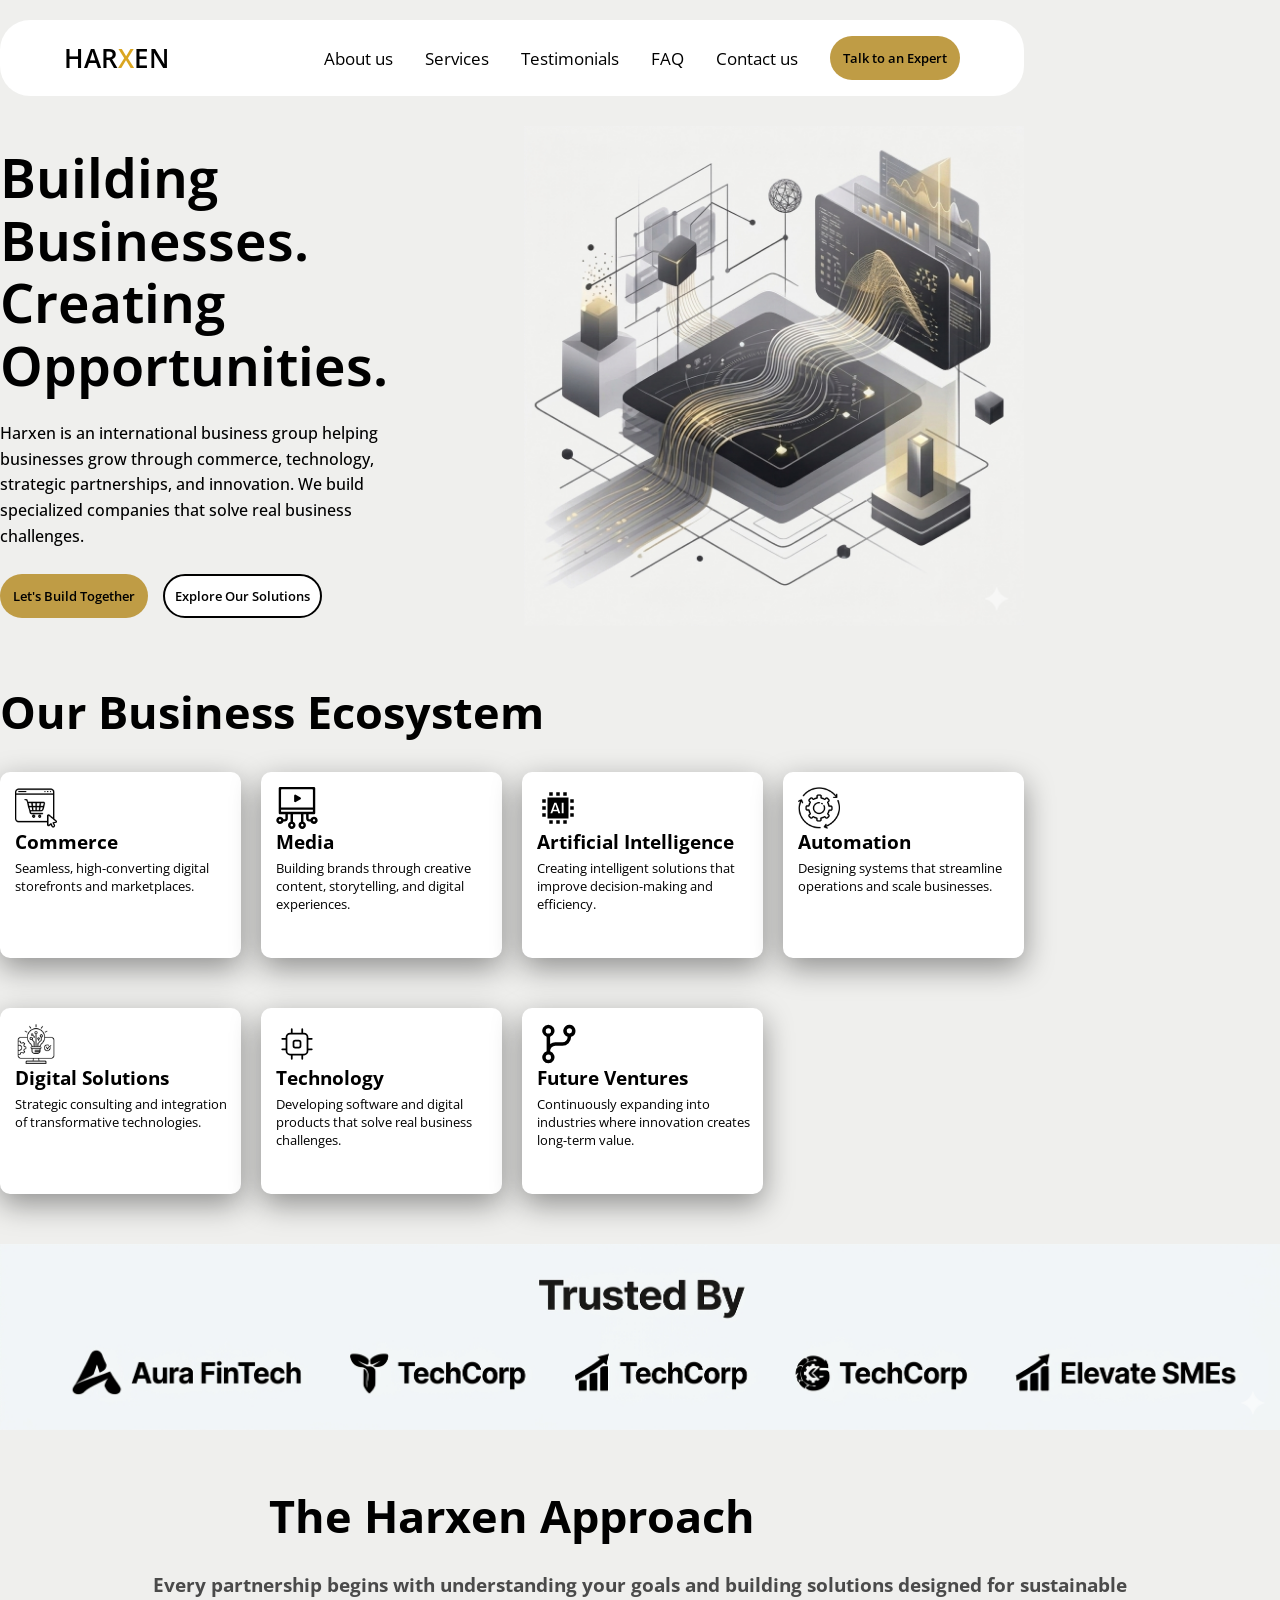
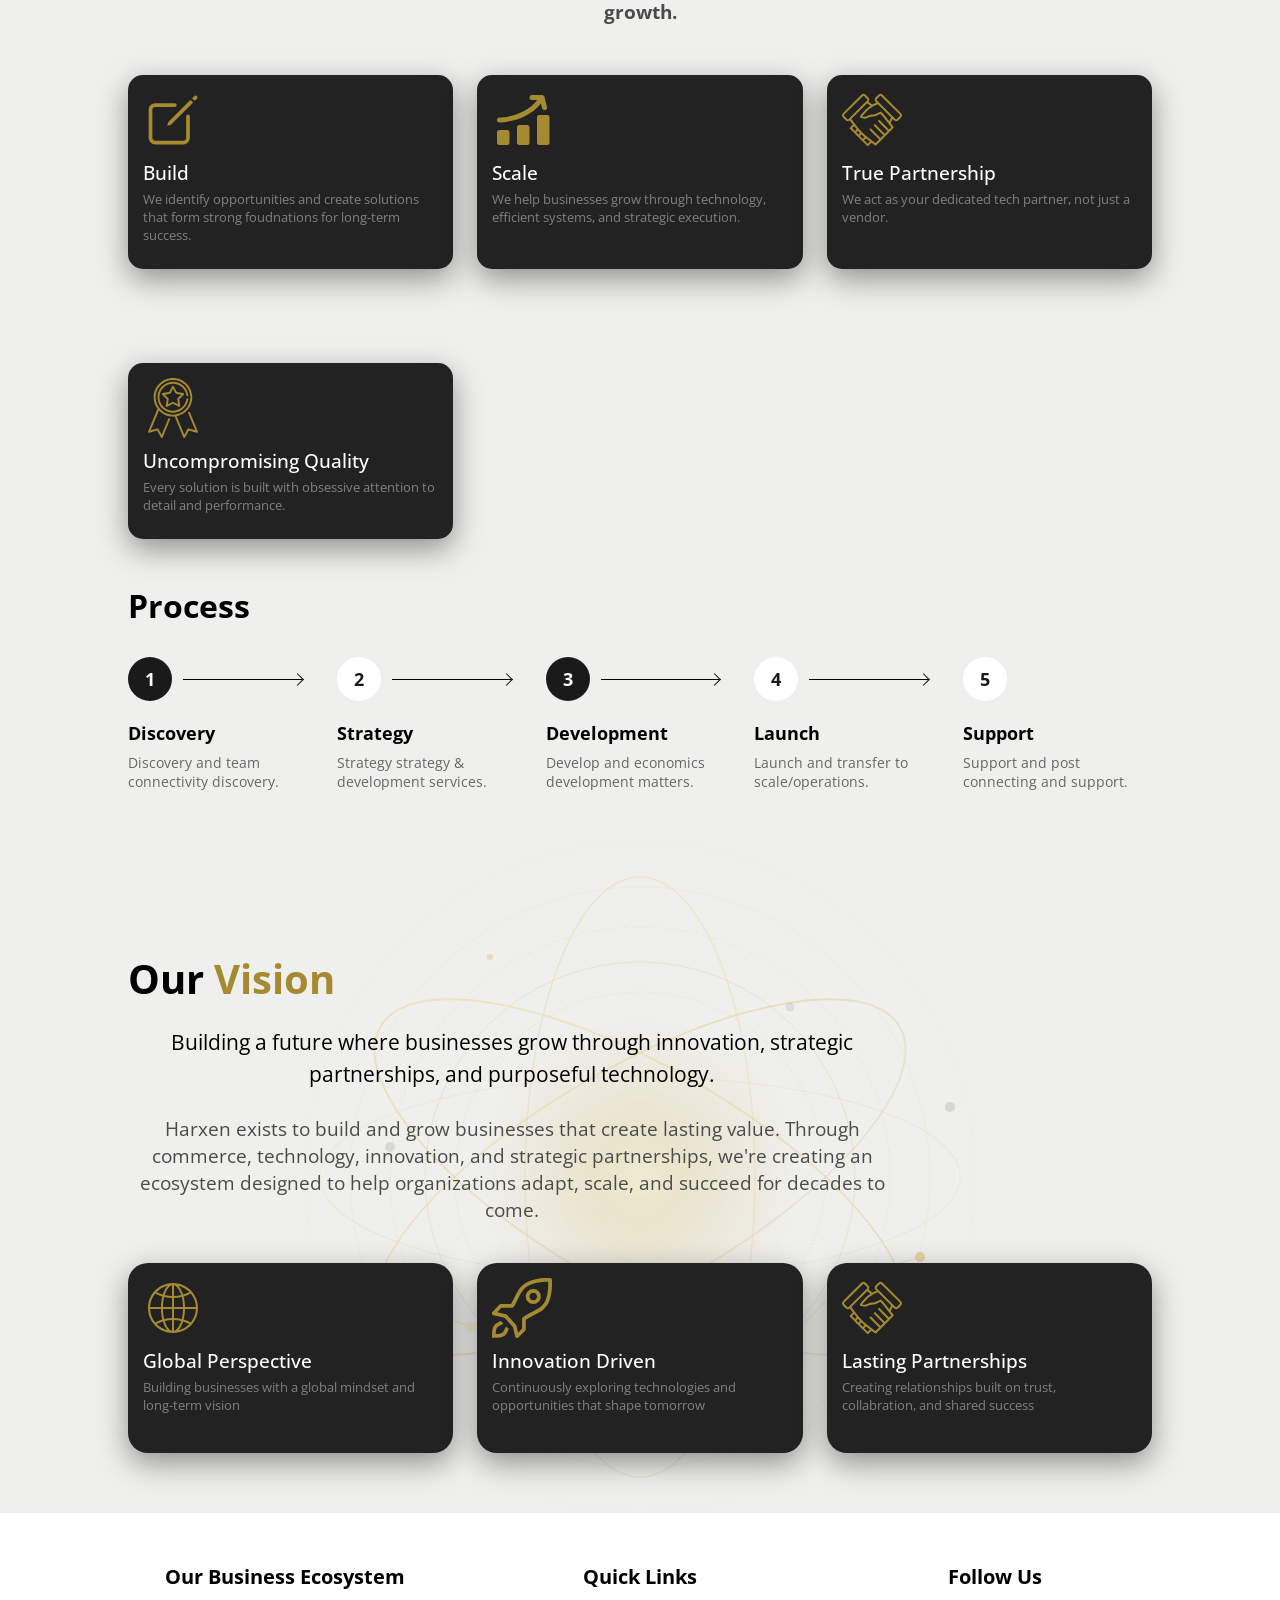
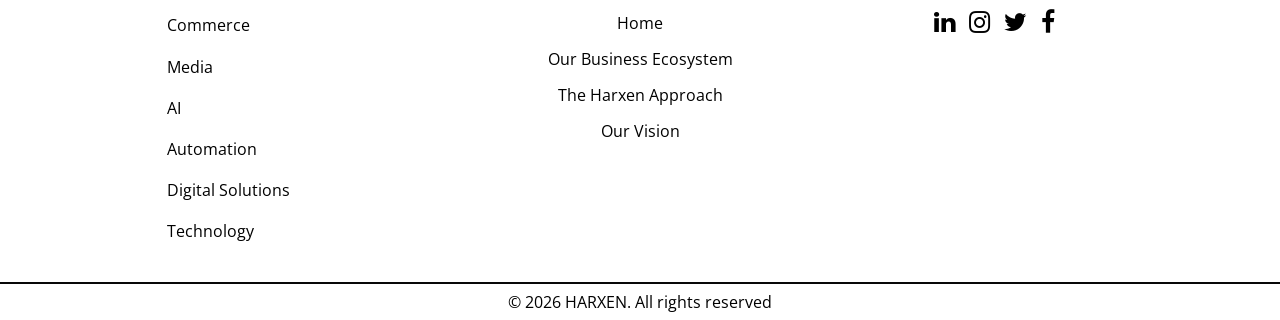
==== index.html @ 717507bc "Initial commit" ====
<!DOCTYPE html>
<html lang="en">

<head>
    <meta charset="UTF-8">
    <meta name="viewport" content="width=device-width, initial-scale=1.0">
    <title>HARXEN</title>
    <link rel="stylesheet" href="style.css">
    <link rel="stylesheet" href="https://cdnjs.cloudflare.com/ajax/libs/font-awesome/4.7.0/css/font-awesome.min.css" />
</head>

<body>
    <header>

        <nav>
            <div class="logo">
                <a href="" class="logo-link">
                    HAR<span class="x">X</span>EN
                </a>
            </div>

            <div class="names" id="nav-menu">
                <ul class="links">
                    <li><a href="#about">About us</a></li>
                    <li><a href="#services">Services</a></li>
                    <li><a href="#testimonials">Testimonials</a></li>
                    <li><a href="#home">FAQ</a></li>
                    <li><a href="#contact">Contact us</a></li>
                </ul>

            </div>

            <button class="btn">Talk to an Expert</button>
            <button class="menu-toggle" id="mobile-toggle" aria-label="Toggle Navigation">
                <i class="fa fa-bars"></i>
            </button>
        </nav>

    </header>

    <div class="hero">
        <div class="hero-content" >
            <div class="content-1">Building Businesses. Creating Opportunities.</div>
            <div class="content-2">Harxen is an international business group helping businesses grow through commerce,
                technology, strategic partnerships, and innovation. We build specialized companies that solve real
                business challenges.</div>
                <div class="hero-buttons">
            <button class="btn"> Let's Build Together</button>
            <button class="btn-2"> Explore Our Solutions</button>
            </div>
        </div>

        <div class="hero-image">
            <img src="assets/image.png" alt="">
        </div>
    </div>
    <div class="services">
        <h2>Our Business Ecosystem</h2>
    </div>

    <div class="section-3">
        <div class="section-3-child"><img src="assets/e-commerce.png" alt="">
            <h3>Commerce</h3>
            <p>Seamless, high-converting digital storefronts and marketplaces. </p>
        </div>
        <div class="section-3-child">
            <img src="assets/media.svg" alt="">
            <h3>Media</h3>
            <p>Building brands through creative content, storytelling, and digital experiences.</p>
        </div>
        <div class="section-3-child"><img src="assets/ai.svg" alt="">
            <h3>Artificial Intelligence</h3>
            <p>Creating intelligent solutions that improve decision-making and efficiency. </p>
        </div>
        <div class="section-3-child"><img src="assets/ai-automation.png" alt="">
            <h3>Automation</h3>
            <p> Designing systems that streamline operations and scale businesses.</p>
        </div>

        <div class="section-3-child"><img src="assets/solutions.png" alt="">
            <h3> Digital Solutions</h3>
            <p> Strategic consulting and integration of transformative technologies.
            </p>
        </div>
        <div class="section-3-child"><img src="assets/technology.svg" alt="">
            <h3>Technology</h3>
            <p>Developing software and digital products that solve real business challenges.</p>
        </div>
        <div class="section-3-child"><img src="assets/future-ventures.svg" alt="">
            <h3>Future Ventures</h3>
            <p>Continuously expanding into industries where innovation creates long-term value.</p>
        </div>





    </div>
    <div class="section-2">
        <img src="assets/trusted.png" alt="">
    </div>


    <div class="section-4-header">

        <h2>The Harxen Approach</h2>
        <p>Every partnership begins with understanding your goals and building solutions designed for sustainable
            growth.</p>
    </div>
    <div class="section-4">
        <div class="section-4-child">
            <svg viewBox="0 0 512 512" xmlns="http://www.w3.org/2000/svg" fill="#a58a31" stroke="#a58a31">

                <g id="SVGRepo_bgCarrier" stroke-width="0" />

                <g id="SVGRepo_tracerCarrier" stroke-linecap="round" stroke-linejoin="round" />

                <g id="SVGRepo_iconCarrier">

                    <title>ionicons-v5-n</title>

                    <path d="M384,224V408a40,40,0,0,1-40,40H104a40,40,0,0,1-40-40V168a40,40,0,0,1,40-40H271.48"
                        style="fill:none;stroke:#a58a31;stroke-linecap:round;stroke-linejoin:round;stroke-width:32px" />

                    <path
                        d="M459.94,53.25a16.06,16.06,0,0,0-23.22-.56L424.35,65a8,8,0,0,0,0,11.31l11.34,11.32a8,8,0,0,0,11.34,0l12.06-12C465.19,69.54,465.76,59.62,459.94,53.25Z" />

                    <path
                        d="M399.34,90,218.82,270.2a9,9,0,0,0-2.31,3.93L208.16,299a3.91,3.91,0,0,0,4.86,4.86l24.85-8.35a9,9,0,0,0,3.93-2.31L422,112.66A9,9,0,0,0,422,100L412.05,90A9,9,0,0,0,399.34,90Z" />

                </g>

            </svg>
            <h3>Build</h3>
            <p>We identify opportunities and create solutions that form strong foudnations for long-term success.
            </p>
        </div>
        <div class="section-4-child">
            <svg viewBox="0 0 24 24" xmlns="http://www.w3.org/2000/svg" id="chart-column-grow" class="icon glyph">
                <path
                    d="M7,17v4a1,1,0,0,1-1,1H3a1,1,0,0,1-1-1V17a1,1,0,0,1,1-1H6A1,1,0,0,1,7,17Zm7-3H11a1,1,0,0,0-1,1v6a1,1,0,0,0,1,1h3a1,1,0,0,0,1-1V15A1,1,0,0,0,14,14Zm8-4H19a1,1,0,0,0-1,1V21a1,1,0,0,0,1,1h3a1,1,0,0,0,1-1V11A1,1,0,0,0,22,10ZM20,7.24A1,1,0,1,0,22,6.76l-1-4h0l0-.09a1.34,1.34,0,0,0-.12-.24l-.08-.08a1,1,0,0,0-.19-.17s0,0,0,0l-.07,0A.9.9,0,0,0,20.2,2l-.14,0H16a1,1,0,0,0,0,2h2.13C13.8,9.69,5.9,11,3,11a1,1,0,0,0,0,2c3.16,0,11.71-1.44,16.57-7.61Z"
                    style="fill:#a58a31"></path>
            </svg>
            <h3>Scale</h3>
            <p>We help businesses grow through technology, efficient systems, and strategic execution.</p>
        </div>
        <div class="section-4-child">
            <svg fill="#a58a31" version="1.1" id="Layer_1" xmlns="http://www.w3.org/2000/svg"
                xmlns:xlink="http://www.w3.org/1999/xlink" viewBox="0 0 207.586 207.586" xml:space="preserve">
                <g>
                    <g>
                        <path d="M204.539,80.265l-63.92-63.92c-4.051-4.055-10.654-4.048-14.716,0.014l-9.838,9.837c-1.973,1.975-3.061,4.591-3.061,7.37
			c-0.002,2.772,1.081,5.381,3.047,7.346l2.879,2.879c-3.473,1.371-8.345,3.524-13.851,6.588
			c-5.695-4.339-10.328-7.778-13.208-9.893c3.663-4.075,3.565-10.361-0.363-14.289l-9.838-9.84
			c-4.066-4.055-10.667-4.059-14.715-0.011l-63.92,63.92C-1.018,84.317-1.011,90.92,3.05,94.982l9.838,9.84
			c2.034,2.029,4.703,3.047,7.372,3.047c2.479,0,4.938-0.916,6.901-2.676c2.288,3.148,6.044,8.257,10.514,14.138l-10.052,10.05
			c-0.651,0.651-1.018,1.534-1.018,2.457c0,0.923,0.367,1.805,1.018,2.457l12.286,12.286l-0.001,0.001l4.913,4.913l0.001-0.001
			l7.371,7.371l4.913,4.913l9.829,9.829l-0.001,0.001l4.915,4.913l14.74,14.74c0.679,0.679,1.568,1.018,2.457,1.018
			s1.778-0.339,2.457-1.018l10.742-10.74c6.532,4.877,11.295,8.287,11.809,8.653c0.607,0.434,1.315,0.648,2.017,0.648
			c0.896,0,1.787-0.346,2.458-1.018l46.676-46.676c0.001-0.001,0.003-0.002,0.005-0.003c0.002-0.002,0.002-0.003,0.003-0.005
			l12.282-12.282c1.201-1.201,1.357-3.094,0.371-4.476c-0.391-0.548-4.228-5.904-9.618-13.095l7.033-14.126l4.69,4.69
			c2.024,2.026,4.684,3.037,7.346,3.037c2.667,0,5.337-1.018,7.37-3.05l9.838-9.837c1.973-1.975,3.061-4.591,3.061-7.37
			C207.588,84.839,206.506,82.23,204.539,80.265z M22.687,99.919c-1.36,1.37-3.51,1.36-4.887-0.014l-9.837-9.837
			c-1.352-1.354-1.359-3.546-0.015-4.889l63.92-63.92c0,0,0,0,0.002,0c0.679-0.682,1.554-1.021,2.429-1.021
			c0.882,0,1.768,0.346,2.458,1.035l9.837,9.837c1.352,1.354,1.359,3.546,0.015,4.889L22.687,99.919z M34.993,131.838l6.949-6.947
			c2.807,3.619,5.755,7.337,8.709,10.946l-5.829,5.83L34.993,131.838z M57.105,153.951l-7.371-7.372l5.381-5.382
			c2.408,2.827,4.747,5.459,6.949,7.795L57.105,153.951z M71.847,168.691l-9.827-9.827l4.959-4.959
			c3.055,2.881,6.64,6.006,10.461,9.191L71.847,168.691z M89.045,185.89l-12.284-12.284l6.08-6.083
			c4.671,3.762,9.426,7.45,13.799,10.773L89.045,185.89z M170.489,129.015l-7.738,7.737l-31.938-31.941
			c-1.357-1.357-3.556-1.357-4.913,0s-1.357,3.556,0,4.913l31.938,31.941l-9.827,9.827l-31.939-31.939
			c-1.357-1.357-3.556-1.357-4.913,0c-1.357,1.357-1.357,3.556,0,4.913l31.939,31.939l-9.827,9.827l-31.94-31.94
			c-1.357-1.357-3.556-1.357-4.913,0s-1.357,3.556,0,4.913l31.94,31.94l-12.65,12.65c-8.02-5.823-34.171-25.072-46.316-37.216
			c-6.94-6.942-16.197-18.454-23.949-28.547c-0.164-0.332-0.345-0.659-0.621-0.935c-0.057-0.057-0.132-0.075-0.191-0.127
			c-5.454-7.127-10.081-13.434-12.458-16.706l54.772-54.775c2.413,1.767,6.537,4.815,11.714,8.738
			c-5.524,3.558-11.313,7.95-16.7,13.338c-8.317,8.313-13.805,14.394-16.779,18.584c-1.462,2.06-4.885,6.885-1.615,10.149
			c0.763,0.763,2.185,2.185,15.744,3.461c0.108,0.01,0.217,0.014,0.326,0.014c0.509,0,1.015-0.112,1.478-0.329
			c7.227-3.393,20.605-8.537,25.625-7.984c7.971,0.895,19.772-5.713,26.161-9.317c0.125,0.187,0.206,0.394,0.371,0.559
			C145.411,94.843,164.665,120.997,170.489,129.015z M163.566,108.084c-8.019-10.483-17.874-22.787-25.383-30.296
			c-0.434-0.434-0.964-0.678-1.515-0.835c-0.068-0.239-0.093-0.485-0.216-0.713c-0.909-1.69-3.017-2.324-4.706-1.415
			c-0.572,0.309-1.308,0.723-2.173,1.211c-4.864,2.752-16.255,9.165-22.043,8.52c-7.928-0.913-24.186,6.219-28.497,8.191
			c-3.252-0.333-6.847-0.818-9.099-1.262c1.464-2.368,5.561-7.631,16.939-19.008c14.104-14.104,31.676-21.212,37.457-23.289
			l45.771,45.771L163.566,108.084z M199.611,90.068l-9.837,9.837c-1.354,1.354-3.546,1.354-4.889,0.014l-56.877-56.877
			c-0.066-0.083-0.146-0.142-0.218-0.218l-6.825-6.825c-0.653-0.651-1.011-1.517-1.011-2.433c0-0.923,0.365-1.795,1.026-2.457
			l9.837-9.837c0.679-0.679,1.569-1.018,2.457-1.018c0.882,0,1.763,0.336,2.433,1.004l63.92,63.92
			c0.653,0.651,1.011,1.517,1.011,2.433C200.637,88.534,200.273,89.406,199.611,90.068z" />
                    </g>
                </g>
            </svg>
            <h3>True Partnership</h3>
            <p> We act as your dedicated tech partner,
                not just a vendor.</p>
        </div>

        <div class="section-4-child">

            <svg fill="#a58a31" height="40px" version="1.1" xmlns="http://www.w3.org/2000/svg" viewBox="0 0 470 470"
                xmlns:xlink="http://www.w3.org/1999/xlink" enable-background="new 0 0 470 470">
                <g>
                    <path
                        d="m429.591,418.378l-62.223-150.218c-1.585-3.826-5.972-5.645-9.799-4.059s-5.645,5.973-4.059,9.799l56.251,135.801-51.309-14.867c-3.368-0.977-6.965,0.513-8.656,3.586l-25.769,46.793-60.357-145.716c69.663-13.434 122.447-74.853 122.447-148.378 0.001-83.327-67.79-151.119-151.117-151.119s-151.119,67.792-151.119,151.119c0,33.751 11.124,64.951 29.896,90.133l-73.368,177.126c-1.103,2.664-0.582,5.724 1.341,7.872 1.922,2.148 4.907,3.004 7.676,2.202l60.533-17.541 30.4,55.207c1.324,2.403 3.847,3.882 6.568,3.882 0.138,0 0.277-0.004 0.416-0.011 2.879-0.16 5.411-1.955 6.515-4.619l58.136-140.353c1.585-3.827-0.232-8.214-4.059-9.799-3.827-1.585-8.214,0.232-9.799,4.059l-52.165,125.936-25.767-46.793c-1.692-3.073-5.291-4.563-8.657-3.586l-51.308,14.867 64.397-155.469c27.598,29.52 66.86,48.005 110.364,48.005 4.491,0 8.933-0.209 13.325-0.594l67.818,163.727c1.103,2.664 3.636,4.459 6.514,4.618 0.14,0.008 0.278,0.012 0.417,0.012 2.721,0 5.244-1.479 6.567-3.882l30.401-55.207 60.533,17.541c2.771,0.803 5.753-0.054 7.676-2.202 1.923-2.148 2.443-5.208 1.34-7.872zm-330.71-267.259c2.84217e-14-75.056 61.063-136.119 136.119-136.119 75.056,0 136.118,61.063 136.118,136.119s-61.062,136.118-136.118,136.118c-75.056,0-136.119-61.062-136.119-136.118z" />
                    <path
                        d="m321.659,122.961c-0.863-2.658-3.135-4.616-5.892-5.079l-50.467-8.469-23.649-45.379c-1.292-2.479-3.855-4.034-6.651-4.034-2.795,0-5.359,1.555-6.651,4.034l-23.65,45.379-50.466,8.469c-2.757,0.462-5.028,2.42-5.892,5.079-0.864,2.659-0.178,5.577 1.781,7.572l35.85,36.515-7.54,50.614c-0.412,2.765 0.748,5.529 3.01,7.173 2.26,1.642 5.249,1.891 7.751,0.646l45.807-22.812 45.806,22.812c1.059,0.527 2.203,0.787 3.343,0.787 1.557,0 3.104-0.484 4.409-1.432 2.262-1.644 3.422-4.408 3.01-7.173l-7.539-50.614 35.85-36.516c1.958-1.995 2.644-4.913 1.78-7.572zm-50.951,36.244c-1.648,1.679-2.413,4.033-2.066,6.359l5.97,40.074-36.268-18.061c-1.054-0.524-2.198-0.787-3.344-0.787-1.145,0-2.291,0.262-3.343,0.787l-36.268,18.061 5.97-40.074c0.347-2.326-0.418-4.681-2.066-6.359l-28.385-28.912 39.957-6.706c2.32-0.389 4.323-1.844 5.41-3.93l18.725-35.929 18.725,35.93c1.088,2.086 3.09,3.541 5.41,3.93l39.958,6.706-28.385,28.911z" />
                    <path
                        d="m348.612,158.684c-4.107-0.549-7.877,2.343-8.42,6.45-6.957,52.507-52.18,92.104-105.192,92.104-58.514,0-106.119-47.604-106.119-106.119s47.605-106.119 106.119-106.119c53.013,0 98.235,39.596 105.192,92.104 0.543,4.107 4.32,7.001 8.42,6.45 4.105-0.544 6.994-4.314 6.449-8.42-7.94-59.936-59.555-105.134-120.061-105.134-66.785,0-121.119,54.333-121.119,121.119s54.334,121.118 121.119,121.118c60.506,0 112.121-45.198 120.062-105.134 0.544-4.105-2.344-7.875-6.45-8.419z" />
                </g>
            </svg>
            <h3>Uncompromising Quality</h3>
            <p>Every solution is built with obsessive
                attention to detail and performance.</p>
        </div>
    </div>

    <section class="process-section">
        <h2 class="process-heading">Process</h2>

        <div class="process-timeline">
            <!-- Step 1 -->
            <div class="process-step active">
                <div class="step-number">1</div>
                <h3 class="step-heading">Discovery</h3>
                <p class="step-description">Discovery and team connectivity discovery.</p>
            </div>

            <!-- Step 2 -->
            <div class="process-step">
                <div class="step-number">2</div>
                <h3 class="step-heading">Strategy</h3>
                <p class="step-description">Strategy strategy & development services.</p>
            </div>

            <!-- Step 3 -->
            <div class="process-step active">
                <div class="step-number">3</div>
                <h3 class="step-heading">Development</h3>
                <p class="step-description">Develop and economics development matters.</p>
            </div>

            <!-- Step 4 -->
            <div class="process-step">
                <div class="step-number">4</div>
                <h3 class="step-heading">Launch</h3>
                <p class="step-description">Launch and transfer to scale/operations.</p>
            </div>

            <!-- Step 5 -->
            <div class="process-step last-step">
                <div class="step-number">5</div>
                <h3 class="step-heading">Support</h3>
                <p class="step-description">Support and post connecting and support.</p>
            </div>
        </div>
    </section>
    <section class="our-vision">
        <svg xmlns="http://www.w3.org/2000/svg" viewBox="0 0 800 800" width="100%" height="100%">
            <defs>
                <!-- Soft golden radial glow for the core -->
                <radialGradient id="coreGlow" cx="50%" cy="50%" r="50%">
                    <stop offset="0%" stop-color="#F3E5AB" stop-opacity="0.6" />
                    <stop offset="40%" stop-color="#D4AF37" stop-opacity="0.25" />
                    <stop offset="100%" stop-color="#D4AF37" stop-opacity="0" />
                </radialGradient>

                <!-- Linear gradient for the orbits to simulate depth/light -->
                <linearGradient id="orbitGold" x1="0%" y1="0%" x2="100%" y2="100%">
                    <stop offset="0%" stop-color="#F5E0A3" stop-opacity="0.8" />
                    <stop offset="50%" stop-color="#D4AF37" stop-opacity="0.4" />
                    <stop offset="100%" stop-color="#AA7C11" stop-opacity="0.15" />
                </linearGradient>
            </defs>

            <!-- Background Canvas -->
            <rect width="800" height="800" fill="none" />

            <g transform="translate(400, 400)">
                <!-- 1. Central Glowing Core Sphere -->
                <circle cx="0" cy="0" r="160" fill="url(#coreGlow)" />

                <!-- 2. Concentric Wave Rings (fading outwards) -->
                <circle cx="0" cy="0" r="185" fill="none" stroke="#D4AF37" stroke-width="1.2" stroke-dasharray="1 3"
                    opacity="0.4" />
                <circle cx="0" cy="0" r="215" fill="none" stroke="#D4AF37" stroke-width="1" opacity="0.3" />
                <circle cx="0" cy="0" r="250" fill="none" stroke="#D4AF37" stroke-width="0.8" stroke-dasharray="6 4"
                    opacity="0.2" />
                <circle cx="0" cy="0" r="290" fill="none" stroke="#D4AF37" stroke-width="0.8" opacity="0.15" />
                <circle cx="0" cy="0" r="335" fill="none" stroke="#D4AF37" stroke-width="0.5" opacity="0.1" />

                <!-- 3. Primary Diagonal Orbits (Ellipses) -->
                <!-- Orbit 1 (Tilted Left) -->
                <ellipse cx="0" cy="0" rx="300" ry="110" fill="none" stroke="url(#orbitGold)" stroke-width="1.8"
                    transform="rotate(-30)" />
                <!-- Orbit 2 (Tilted Right) -->
                <ellipse cx="0" cy="0" rx="300" ry="110" fill="none" stroke="url(#orbitGold)" stroke-width="1.8"
                    transform="rotate(30)" />
                <!-- Orbit 3 (Vertical Axis) -->
                <ellipse cx="0" cy="0" rx="300" ry="115" fill="none" stroke="url(#orbitGold)" stroke-width="1.5"
                    transform="rotate(90)" opacity="0.7" />
                <!-- Orbit 4 (Horizontal Axis) -->
                <ellipse cx="0" cy="0" rx="320" ry="100" fill="none" stroke="url(#orbitGold)" stroke-width="1.2"
                    opacity="0.5" />

                <!-- 4. Constellation Nodes (Connected Dots) -->
                <g opacity="0.7">
                    <!-- Left-side network nodes -->
                    <line x1="-240" y1="120" x2="-170" y2="150" stroke="#D4AF37" stroke-width="1" opacity="0.4" />
                    <line x1="-170" y1="150" x2="-100" y2="110" stroke="#D4AF37" stroke-width="1" opacity="0.4" />
                    <circle cx="-240" cy="120" r="4" fill="#D4AF37" />
                    <circle cx="-170" cy="150" r="5" fill="#F5E0A3" />
                    <circle cx="-100" cy="110" r="6" fill="#888" opacity="0.6" />
                    <circle cx="-250" cy="-30" r="5" fill="#888" opacity="0.5" />

                    <!-- Right-side network nodes -->
                    <line x1="150" y1="160" x2="210" y2="100" stroke="#D4AF37" stroke-width="1" opacity="0.5" />
                    <line x1="210" y1="100" x2="280" y2="80" stroke="#D4AF37" stroke-width="1" opacity="0.5" />
                    <circle cx="150" cy="160" r="6" fill="#888" opacity="0.7" />
                    <circle cx="210" cy="100" r="4.5" fill="#F5E0A3" />
                    <circle cx="280" cy="80" r="5" fill="#D4AF37" />
                </g>

                <!-- 5. Scattered Floating Particles / Electrons -->
                <circle cx="310" cy="-70" r="5" fill="#888" opacity="0.4" />
                <circle cx="150" cy="-170" r="4.5" fill="#888" opacity="0.3" />
                <circle cx="-150" cy="-220" r="3" fill="#D4AF37" opacity="0.5" />
            </g>
        </svg>

        <div class="section-5-header">
            <h2>Our<span style="color: #a58a31;"> Vision</span></h2>
            <p>Building a future where businesses grow through innovation, strategic partnerships, and purposeful
                technology.</p>
            <p>Harxen exists to build and grow businesses that create lasting value. Through commerce, technology,
                innovation, and strategic partnerships, we're creating an ecosystem designed to help organizations
                adapt,
                scale, and succeed for decades to come.</p>
        </div>
        <div class="section-5">

            <div class="section-5-child">
                <svg viewBox="0 0 32 32" version="1.1" xmlns="http://www.w3.org/2000/svg"
                    xmlns:xlink="http://www.w3.org/1999/xlink" fill="#000000">

                    <g id="SVGRepo_bgCarrier" stroke-width="0" />

                    <g id="SVGRepo_tracerCarrier" stroke-linecap="round" stroke-linejoin="round" />

                    <g id="SVGRepo_iconCarrier">
                        <g id="icomoon-ignore"> </g>
                        <path
                            d="M16 2.672c-0.004 0-0.007 0-0.011 0-0.002 0-0.003 0-0.005 0-0.005 0-0.010 0.001-0.016 0.001-7.347 0.017-13.296 5.977-13.296 13.327 0 7.348 5.949 13.309 13.296 13.327 0.005 0 0.010 0.001 0.016 0.001 0.002 0 0.004 0 0.005 0 0.004 0 0.008 0 0.011 0 7.36 0 13.328-5.968 13.328-13.328s-5.968-13.328-13.328-13.328zM16.533 10.648c1.413-0.039 2.788-0.225 4.112-0.548 0.399 1.571 0.647 3.382 0.686 5.367h-4.798v-4.819zM16.533 9.582v-5.759c1.437 0.398 2.893 2.314 3.821 5.252-1.231 0.297-2.509 0.47-3.821 0.507zM15.467 3.81v5.772c-1.323-0.037-2.611-0.213-3.852-0.515 0.936-2.956 2.405-4.879 3.852-5.256zM15.467 10.647v4.82h-4.831c0.039-1.988 0.287-3.801 0.687-5.373 1.334 0.326 2.72 0.515 4.144 0.553zM9.563 15.467h-5.811c0.118-2.741 1.139-5.252 2.773-7.241 1.187 0.654 2.446 1.189 3.766 1.589-0.431 1.7-0.689 3.617-0.728 5.652zM9.563 16.533c0.039 2.034 0.297 3.951 0.728 5.651-1.319 0.401-2.579 0.936-3.766 1.59-1.635-1.989-2.656-4.5-2.773-7.241h5.811zM10.636 16.533h4.831v4.814c-1.424 0.038-2.81 0.228-4.145 0.555-0.399-1.571-0.647-3.383-0.686-5.369zM15.467 22.412v5.778c-1.448-0.378-2.919-2.303-3.854-5.263 1.241-0.302 2.53-0.478 3.854-0.515zM16.533 28.178v-5.765c1.313 0.038 2.591 0.211 3.822 0.508-0.928 2.941-2.384 4.86-3.822 5.257zM16.533 21.347v-4.814h4.798c-0.039 1.983-0.286 3.791-0.684 5.361-1.325-0.323-2.7-0.51-4.113-0.548zM22.404 16.533h5.845c-0.118 2.741-1.138 5.251-2.773 7.24-1.197-0.658-2.467-1.197-3.797-1.599 0.43-1.698 0.687-3.611 0.726-5.64zM22.404 15.467c-0.039-2.033-0.297-3.946-0.727-5.646 1.33-0.402 2.599-0.94 3.795-1.598 1.636 1.989 2.658 4.501 2.776 7.244h-5.845zM24.738 7.409c-1.061 0.564-2.18 1.031-3.35 1.385-0.623-2.005-1.498-3.642-2.533-4.717 2.27 0.545 4.297 1.719 5.883 3.332zM13.103 4.087c-1.029 1.073-1.9 2.702-2.521 4.697-1.158-0.353-2.268-0.815-3.319-1.375 1.575-1.602 3.587-2.774 5.84-3.322zM7.259 24.587c1.052-0.561 2.163-1.024 3.322-1.377 0.621 1.997 1.492 3.629 2.522 4.702-2.255-0.549-4.268-1.721-5.844-3.326zM18.855 27.922c1.036-1.075 1.911-2.712 2.535-4.721 1.17 0.355 2.29 0.82 3.351 1.387-1.586 1.614-3.614 2.791-5.886 3.334z"
                            fill="#a58a31"> </path>
                    </g>

                </svg>
                <h3>Global Perspective</h3>
                <p>Building businesses with a global mindset and long-term vision</p>
            </div>
            <div class="section-5-child">
                <svg fill="#a58a31" viewBox="0 0 32 32" version="1.1" xmlns="http://www.w3.org/2000/svg">

                    <g id="SVGRepo_bgCarrier" stroke-width="0" />

                    <g id="SVGRepo_tracerCarrier" stroke-linecap="round" stroke-linejoin="round" />

                    <g id="SVGRepo_iconCarrier">
                        <path
                            d="M6.553 27.602c-0.628 1.306-1.025 2.177-4.522 2.304 0.1-3.374 0.744-3.736 2.031-4.378 0.54-0.27 1.213-0.605 1.941-1.164l-1.218-1.555c-0.575 0.442-1.104 0.674-1.615 0.928-2.145 1.070-3.156 2.123-3.156 7.145l0.017 1.022 0.983-0.022c5.301 0 6.292-1.198 7.285-3.26 0.217-0.452 0.338-0.758 0.705-1.367l-1.483-1.347c-0.444 0.607-0.722 1.183-0.968 1.692zM22.030 5.896c-2.212 0-4.011 1.799-4.011 4.010s1.8 4.011 4.011 4.011 4.011-1.8 4.011-4.011c0-2.211-1.8-4.011-4.011-4.011zM22.030 11.909c-1.104 0-2.003-0.899-2.003-2.002s0.898-2.002 2.003-2.002 2.003 0.899 2.003 2.002c-0 1.104-0.898 2.002-2.003 2.002zM31.993 0.916c-0.030-0.499-0.426-0.899-0.925-0.936 0 0-5.596-0.408-10.98 1.603-1.967 0.735-3.586 1.898-5.097 3.661-1.26 1.47-2.512 4.126-3.617 6.332-0.427 0.851-0.835 1.666-1.181 2.288h-5.563c-0.286 0-0.558 0.123-0.748 0.336l-3.666 3.973c-0.234 0.265-0.312 0.633-0.204 0.969s0.385 0.592 0.729 0.67l5.967 1.364c0.407 0.502 1.084 1.253 2.168 2.456l2.261 2.506 1.217 5.148c0.080 0.339 0.331 0.613 0.663 0.72 0.101 0.032 0.206 0.049 0.309 0.049 0.236 0 0.467-0.083 0.651-0.241l3.705-3.686c0.221-0.189 0.349-0.467 0.349-0.759v-5.16c0.498-0.309 1.381-0.786 2.212-1.251 2.264-1.265 5.645-2.841 7.046-4.087 1.974-1.754 2.692-3.040 3.398-4.941 1.678-4.521 1.322-10.751 1.305-11.014zM28.813 11.233c-0.616 1.659-1.174 2.651-2.852 4.142-1.239 1.101-4.629 2.682-6.694 3.837-1.541 0.861-2.464 1.364-2.869 1.695-0.233 0.189-0.368 0.474-0.368 0.774v5.227l-2.11 2.319-0.899-3.8c-0.039-0.163-0.118-0.314-0.231-0.439-1.839-2.038-4.617-5.119-4.83-5.364-0.139-0.169-0.332-0.289-0.549-0.339l-4.581-1.048 2.247-2.375h5.689c0.348 0 0.671-0.181 0.852-0.476 0.44-0.716 0.95-1.736 1.542-2.915 1.002-1.998 2.248-4.642 3.348-5.926 1.3-1.516 2.619-2.469 4.278-3.089 3.691-1.379 7.499-1.524 9.24-1.511 0.032 1.844-0.037 6.119-1.214 9.289z" />
                    </g>

                </svg>

                <h3>Innovation Driven</h3>
                <p>Continuously exploring technologies and opportunities that shape tomorrow</p>
            </div>
            <div class="section-5-child">
                <svg fill="#a58a31" version="1.1" id="Layer_1" xmlns="http://www.w3.org/2000/svg"
                    xmlns:xlink="http://www.w3.org/1999/xlink" viewBox="0 0 207.586 207.586" xml:space="preserve">
                    <g>
                        <g>
                            <path d="M204.539,80.265l-63.92-63.92c-4.051-4.055-10.654-4.048-14.716,0.014l-9.838,9.837c-1.973,1.975-3.061,4.591-3.061,7.37
			c-0.002,2.772,1.081,5.381,3.047,7.346l2.879,2.879c-3.473,1.371-8.345,3.524-13.851,6.588
			c-5.695-4.339-10.328-7.778-13.208-9.893c3.663-4.075,3.565-10.361-0.363-14.289l-9.838-9.84
			c-4.066-4.055-10.667-4.059-14.715-0.011l-63.92,63.92C-1.018,84.317-1.011,90.92,3.05,94.982l9.838,9.84
			c2.034,2.029,4.703,3.047,7.372,3.047c2.479,0,4.938-0.916,6.901-2.676c2.288,3.148,6.044,8.257,10.514,14.138l-10.052,10.05
			c-0.651,0.651-1.018,1.534-1.018,2.457c0,0.923,0.367,1.805,1.018,2.457l12.286,12.286l-0.001,0.001l4.913,4.913l0.001-0.001
			l7.371,7.371l4.913,4.913l9.829,9.829l-0.001,0.001l4.915,4.913l14.74,14.74c0.679,0.679,1.568,1.018,2.457,1.018
			s1.778-0.339,2.457-1.018l10.742-10.74c6.532,4.877,11.295,8.287,11.809,8.653c0.607,0.434,1.315,0.648,2.017,0.648
			c0.896,0,1.787-0.346,2.458-1.018l46.676-46.676c0.001-0.001,0.003-0.002,0.005-0.003c0.002-0.002,0.002-0.003,0.003-0.005
			l12.282-12.282c1.201-1.201,1.357-3.094,0.371-4.476c-0.391-0.548-4.228-5.904-9.618-13.095l7.033-14.126l4.69,4.69
			c2.024,2.026,4.684,3.037,7.346,3.037c2.667,0,5.337-1.018,7.37-3.05l9.838-9.837c1.973-1.975,3.061-4.591,3.061-7.37
			C207.588,84.839,206.506,82.23,204.539,80.265z M22.687,99.919c-1.36,1.37-3.51,1.36-4.887-0.014l-9.837-9.837
			c-1.352-1.354-1.359-3.546-0.015-4.889l63.92-63.92c0,0,0,0,0.002,0c0.679-0.682,1.554-1.021,2.429-1.021
			c0.882,0,1.768,0.346,2.458,1.035l9.837,9.837c1.352,1.354,1.359,3.546,0.015,4.889L22.687,99.919z M34.993,131.838l6.949-6.947
			c2.807,3.619,5.755,7.337,8.709,10.946l-5.829,5.83L34.993,131.838z M57.105,153.951l-7.371-7.372l5.381-5.382
			c2.408,2.827,4.747,5.459,6.949,7.795L57.105,153.951z M71.847,168.691l-9.827-9.827l4.959-4.959
			c3.055,2.881,6.64,6.006,10.461,9.191L71.847,168.691z M89.045,185.89l-12.284-12.284l6.08-6.083
			c4.671,3.762,9.426,7.45,13.799,10.773L89.045,185.89z M170.489,129.015l-7.738,7.737l-31.938-31.941
			c-1.357-1.357-3.556-1.357-4.913,0s-1.357,3.556,0,4.913l31.938,31.941l-9.827,9.827l-31.939-31.939
			c-1.357-1.357-3.556-1.357-4.913,0c-1.357,1.357-1.357,3.556,0,4.913l31.939,31.939l-9.827,9.827l-31.94-31.94
			c-1.357-1.357-3.556-1.357-4.913,0s-1.357,3.556,0,4.913l31.94,31.94l-12.65,12.65c-8.02-5.823-34.171-25.072-46.316-37.216
			c-6.94-6.942-16.197-18.454-23.949-28.547c-0.164-0.332-0.345-0.659-0.621-0.935c-0.057-0.057-0.132-0.075-0.191-0.127
			c-5.454-7.127-10.081-13.434-12.458-16.706l54.772-54.775c2.413,1.767,6.537,4.815,11.714,8.738
			c-5.524,3.558-11.313,7.95-16.7,13.338c-8.317,8.313-13.805,14.394-16.779,18.584c-1.462,2.06-4.885,6.885-1.615,10.149
			c0.763,0.763,2.185,2.185,15.744,3.461c0.108,0.01,0.217,0.014,0.326,0.014c0.509,0,1.015-0.112,1.478-0.329
			c7.227-3.393,20.605-8.537,25.625-7.984c7.971,0.895,19.772-5.713,26.161-9.317c0.125,0.187,0.206,0.394,0.371,0.559
			C145.411,94.843,164.665,120.997,170.489,129.015z M163.566,108.084c-8.019-10.483-17.874-22.787-25.383-30.296
			c-0.434-0.434-0.964-0.678-1.515-0.835c-0.068-0.239-0.093-0.485-0.216-0.713c-0.909-1.69-3.017-2.324-4.706-1.415
			c-0.572,0.309-1.308,0.723-2.173,1.211c-4.864,2.752-16.255,9.165-22.043,8.52c-7.928-0.913-24.186,6.219-28.497,8.191
			c-3.252-0.333-6.847-0.818-9.099-1.262c1.464-2.368,5.561-7.631,16.939-19.008c14.104-14.104,31.676-21.212,37.457-23.289
			l45.771,45.771L163.566,108.084z M199.611,90.068l-9.837,9.837c-1.354,1.354-3.546,1.354-4.889,0.014l-56.877-56.877
			c-0.066-0.083-0.146-0.142-0.218-0.218l-6.825-6.825c-0.653-0.651-1.011-1.517-1.011-2.433c0-0.923,0.365-1.795,1.026-2.457
			l9.837-9.837c0.679-0.679,1.569-1.018,2.457-1.018c0.882,0,1.763,0.336,2.433,1.004l63.92,63.92
			c0.653,0.651,1.011,1.517,1.011,2.433C200.637,88.534,200.273,89.406,199.611,90.068z" />
                        </g>
                    </g>
                </svg>
                <h3>Lasting Partnerships</h3>
                <p>Creating relationships built on trust, collabration, and shared success</p>
            </div>
        </div>
    </section>
    <footer>
        <div class="container">
            <div class="footer-content">
                <h3>Our Business Ecosystem</h3>
                <p>Commerce</p>
                <p>Media</p>
                <p>AI</p>
                <p>Automation</p>
                <p>Digital Solutions</p>
                <p>Technology</p>

            </div>
            <div class="footer-content">
                <h3>Quick Links</h3>
                <ul class="list">
                    <li><a href="">Home</a></li>
                    <li><a href="">Our Business Ecosystem</a></li>
                    <li><a href="">The Harxen Approach</a></li>
                    <li><a href="">Our Vision</a></li>
                </ul>
            </div>
            <div class="footer-content">
                <h3>Follow Us</h3>
                <ul class="social-icons">
                    <li><a href=""><i class="fa fa-linkedin"></i></a></li>
                    <li><a href=""><i class="fa fa-instagram"></i></a></li>
                    <li><a href=""><i class="fa fa-twitter"></i></a></li>
                    <li><a href=""><i class="fa fa-facebook"></i></a></li>
                </ul>
            </div>
        </div>
        <div class="bottom-bar">
        </div>
        <p class="bottom-bar-p">&copy; 2026 HARXEN. All rights reserved</p>
    </footer>

    <script>
        const mobileToggle = document.getElementById('mobile-toggle');
        const navMenu = document.getElementById('nav-menu');

        mobileToggle.addEventListener('click', () => {
            navMenu.classList.toggle('active');

            // Optional: Toggle icon between bars and 'X' close
            const icon = mobileToggle.querySelector('i');
            if (icon.classList.contains('fa-bars')) {
                icon.classList.remove('fa-bars');
                icon.classList.add('fa-times'); // changes to close button
            } else {
                icon.classList.remove('fa-times');
                icon.classList.add('fa-bars');
            }
        });
    </script>
</body>


</html>
---- style.css ----
@import url('https://fonts.googleapis.com/css2?family=Open+Sans:ital,wght@0,300..800;1,300..800&family=Wix+Madefor+Text:ital,wght@0,400..800;1,400..800&display=swap');

* {
    margin: 0;
    padding: 0;
    box-sizing: border-box;
    font-family: 'Open Sans', sans-serif;
}

body {
    background-color: rgb(239 239 237);

}

body,
html {
    margin: 0;
    padding: 0;
    overflow-x: hidden;
    /* Prevents horizontal scrolling */
}

html {
    scroll-behavior: smooth;
}

/* header {
    z-index: 1000;
    position: relative;
    top: 0;

} */

nav {
    margin-top: 20px;
    width: 80vw;
    padding: 1rem 5%;
    background-color: white;
    border-style: none;
    border-radius: 30px;
    display: flex;
    justify-self: center;
    justify-content: flex-end;
    align-items: center;
}

.links li::before {
    content: '';
    position: absolute;
    transform: translate(-50%, -50%);
    left: 50%;
    top: 100%;
    width: 0;
    height: 2px;
    background: #f18930;
    transition-duration: .5s;
}

.links li:hover::before {
    width: 70px;
}

.links a:hover {
    color: #a58a31;
    font-size: 1.1rem;
}

.x {
    color: goldenrod;
}

.logo {
    font-size: 1.6rem;
    font-weight: 600;
    margin-right: auto;


}

.logo-link {
    text-decoration: none;
    color: black;
}

.links {
    list-style: none;
    display: flex;
    gap: 2rem;
    margin-right: 2rem;
    margin-left: 2rem;

}

.links li a {
    position: relative;
    font-size: 1.05rem;
    text-decoration: none;
    color: black;
}

.hero-buttons {
    display: flex;
    gap: 15px;
    flex-wrap: wrap;
}


.btn {
    background-color: rgb(191, 156, 69);
    color: black;
    border-radius: 30px;
    padding: 13px;
    font-weight: 600;
    border-style: none;
}

.hero {
    width: 80%;
    display: flex;
    justify-self: center;
}

.hero-content {
    flex: 1;
    margin-top: 50px;
}

.content-1 {
    font-weight: 650;
    font-size: clamp(2.2rem, 5vw, 3.4rem);
    line-height: 1.15;
    flex: 1;
}

.content-2 {
    width: 30vw;
    line-height: 1.6rem;
    margin-top: 25px;
    margin-bottom: 25px;
    font-weight: 500;
}

.hero-image img {
    width: 100%;
    max-width: 500px;
    height: auto;
}

.btn-2 {
    background-color: white;
    color: black;
    border-radius: 30px;
    padding: 10px;
    font-weight: 600;
    border-style: solid;
    border-color: black;
}

.hero-image :nth-child(1) {
    width: 500px;
    height: 500px;
    display: inline-block;
    margin-top: 30px;
}

.section-2 img {
    width: 100vw;
    margin-top: 50px;

}

.section-3 {
    width: 80vw;
}

.services h2 {
    display: flex;
    justify-self: center;
    font-size: clamp(2rem, 5vw, 2.8rem);
    ;
    margin-top: 50px;

}

.section-3 {
    display: grid;
    /* grid-template-columns: 1fr 1fr 1fr 1fr;
     */
    grid-template-columns: repeat(auto-fit, minmax(240px, 1fr));
    width: 80vw;
    justify-self: center;
    gap: 20px;
}


.section-3-child {
    display: flex;

    flex-direction: column;
    padding-bottom: 20px;
    background-color: white;
    height: auto;
    border-radius: 10px;
    margin-top: 30px;
    box-shadow: 0 10px 30px rgba(0, 0, 0, 0.4);

    /* Smooth transitions in case you add hover effects later! */
    transition: transform 0.3s ease, box-shadow 0.3s ease;
}

.section-3-child img {
    height: 42px;
    width: 42px;
    object-fit: contain;
    margin-left: 15px;
    margin-top: 15px;
}

.section-3-child h3 {
    margin-left: 15px;
}

.section-3-child p {

    margin-left: 15px;
    margin-top: 5px;
    margin-bottom: 25px;
    font-size: 13px;
    margin-right: 5px;
}



/* Optional Hover Effect to make them feel premium */
.section-3-child:hover {
    transform: translateY(-8px);

    box-shadow: 0 20px 40px rgba(165, 138, 49, .18);
}



.section-4-header h2 {
    width: 80vw;
    text-align: center;
    /* display: flex; */
    justify-self: center;
    font-size: clamp(2rem, 5vw, 2.8rem);
    margin-top: 50px;
    margin-bottom: 25px;
}

.section-4-header p {
    display: flex;
    justify-self: center;
    color: rgb(74, 74, 74);
    font-weight: bold;
    font-size: larger;


    max-width: 80vw;
    width: 100%;
    margin: auto;


    text-align: center;
}

.section-4 {
    display: grid;
    grid-template-columns: repeat(auto-fit, minmax(250px, 1fr));
    gap: 24px;
    width: 80vw;
    margin: auto;
}

.section-4-child {
    background-color: #222222;
    height: auto;
    border-radius: 15px;
    margin-top: 50px;
    margin-bottom: 20px;
    box-shadow: 0 10px 30px rgba(0, 0, 0, 0.4);

    /* Smooth transitions in case you add hover effects later! */
    transition: transform 0.3s ease, box-shadow 0.3s ease;


}

.section-4-child img {
    height: 60px;
    width: 60px;
    height: 60px;
    object-fit: contain;
    margin-left: 15px;
    margin-top: 15px;

}

.section-4-child svg {
    height: 60px;
    margin-left: 15px;
    margin-top: 15px;

}

.section-4-child svg path {
    fill: #a58a31;
}

.section-4-child h3 {
    margin-left: 15px;
    margin-top: 5px;
    color: white;
    font-weight: 500;
    margin-right: 10px;
}

.section-4-child p {
    color: grey;
    margin-left: 15px;
    margin-top: 5px;
    margin-bottom: 25px;
    font-size: 13px;
    margin-right: 18px;
}



/* Optional Hover Effect to make them feel premium */
.section-4-child:hover {
    transform: translateY(-8px);

    box-shadow: 0 20px 40px rgba(165, 138, 49, .18);
    /* Soft gold undertone glow */
}

.process-heading {
    margin-top: 25px;
    font-size: 2rem;
    font-weight: 700;
    margin-bottom: 30px;
}

.process-section {
    max-width: 80vw;
    margin: 0 auto;
    margin-bottom: 30px;
}


/* Timeline Layout */
.process-timeline {
    display: flex;
    justify-content: space-between;
    align-items: flex-start;
    gap: 20px;
}

.process-step {
    flex: 1;
    position: relative;
}

/* Numbered Circles */
.step-number {
    width: 44px;
    height: 44px;
    border-radius: 50%;
    display: flex;
    align-items: center;
    justify-content: center;
    font-weight: bold;
    font-size: 1.1rem;
    margin-bottom: 20px;
    background-color: white;
    color: #1a1a1a;
    box-sizing: border-box;
}

/* Dark theme for "active" steps (1 and 3) */
.process-step.active .step-number {
    background-color: #1a1a1a;
    color: #ffffff;
}

/* Text Content styling */
.step-heading {
    font-size: 1.1rem;
    font-weight: 700;
    margin: 0 0 8px 0;
}

.step-description {
    font-size: 0.85rem;
    color: #666666;
    line-height: 1.4;
    margin: 0;
    padding-right: 15px;
}

/* CSS Connecting Arrows */
.process-step:not(.last-step)::after {
    content: "";
    position: absolute;
    top: 22px;
    /* Centers vertically with the 44px circle */
    left: 55px;
    /* Pushes arrow past the edge of the circle */
    width: calc(100% - 70px);
    /* Stretches dynamically toward the next circle */
    height: 1px;
    background-color: black;
}

/* Arrowhead */
.process-step:not(.last-step)::before {
    content: "";
    position: absolute;
    top: 18px;
    right: 15px;
    /* Anchors the tip of the arrow before the next step */
    width: 8px;
    height: 8px;
    border-top: 1px solid black;
    border-right: 1px solid black;
    transform: rotate(45deg);
}

/* Responsive tweaks for smaller screens */
@media (max-width: 768px) {
    .process-timeline {
        flex-direction: column;
        gap: 40px;
    }

    .process-step:not(.last-step)::after,
    .process-step:not(.last-step)::before {
        display: none;
        /* Hides horizontal arrows when stacked vertically */
    }
}

.our-vision {
    margin-top: 50px;
    position: relative;
    width: 100%;
    overflow: hidden;
    /* Keeps the SVG orbits from creating horizontal scrollbars */
    display: flex;
    flex-direction: column;
    align-items: center;
    padding: 60px 0;
    /* Gives your content some breathing room top and bottom */
}

/* 2. Target the inline SVG and lock it to the background */
.our-vision>svg {
    position: absolute;
    top: 50%;
    left: 50%;
    transform: translate(-50%, -50%);
    /* Perfectly centers it in the section */
    width: 100%;
    max-width: min(800px, 90vw);
    /* Keeps the orbits from getting ridiculously large on desktop */
    height: auto;
    z-index: 1;
    /* Places it on the bottom layer */
    pointer-events: none;
    /* Allows users to click and select text through the SVG */
    opacity: 0.6;
    /* Lowers opacity so your text is highly readable */
}

/* 3. Pull your content layers to the front */
.section-5-header,
.section-5 {
    position: relative;
    z-index: 2;
    /* Forces these sections to sit above the background SVG */
}

.section-5-header {
    width: 80vw;
    justify-self: center;
}

.section-5-header h2 {
    justify-self: center;
    font-size: 2.5rem;
    margin-top: 50px;
    margin-bottom: 20px;
}

.section-5-header p:first-of-type {

    max-width: 60vw;
    font-size: 1.3rem;
    line-height: 2rem;
    text-align-last: center;
    margin-bottom: 25px;
    text-align: center;
    justify-self: center;

}

.section-5-header p:last-of-type {
    color: rgb(74, 74, 74);
    font-size: larger;
    text-align-last: center;
    text-align: center;
    justify-self: center;
    margin-bottom: 40px;
    max-width: 60vw;

}

.section-5 {
    display: grid;
    grid-template-columns: repeat(auto-fit, minmax(260px, 1fr));

    width: 80%;
    /* Responsive on smaller screens */

    margin: auto;
    /* Perfectly centers the grid and adds vertical separation */
    gap: 24px;
    /* Clean, equal spacing between all cards */
}

.section-5-child {
    background-color: #222222;
    /* A slightly softer dark gray to match the image */
    border-radius: 20px;
    /* Nice, thick rounded corners */
    padding-right: 20px;
    padding-bottom: 14px;
    /* Adds breathing room inside to keep them vertically tall */
    box-sizing: border-box;
    /* Ensures padding doesn't break the layout width */

    /* A soft, subtle shadow to mimic the image exactly */
    box-shadow: 0 10px 30px rgba(0, 0, 0, 0.4);

    /* Smooth transitions in case you add hover effects later! */
    transition: transform 0.3s ease, box-shadow 0.3s ease;
}

/* Optional Hover Effect to make them feel premium */
.section-5-child:hover {
    transform: translateY(-5px);
    box-shadow: 0 15px 35px rgba(165, 138, 49, 0.15);
    /* Soft gold undertone glow */
}




.section-5-child img {
    height: 60px;
    margin-left: 15px;
    margin-top: 15px;

}

.section-5-child svg {
    height: 60px;
    margin-left: 15px;
    margin-top: 15px;

}

.section-5-child svg path {
    fill: #a58a31;
}

.section-5-child h3 {
    margin-left: 15px;
    margin-top: 5px;
    color: white;
    font-weight: 500;
    margin-right: 10px;
}

.section-5-child p {
    color: grey;
    margin-left: 15px;
    margin-top: 5px;
    margin-bottom: 25px;
    font-size: 13px;
    margin-right: 18px;
}

footer {
    background: white;
    padding-top: 50px;

}

/* 
.container {
    width: 80vw;
    margin: auto;
    display: flex;
    justify-content: center;
} */
.container {
    width: 80vw;
    margin: auto;

    display: flex;
    justify-content: space-between;
    gap: 40px;
    flex-wrap: wrap;
}

.footer-content {
    flex: 1;
    min-width: 220px;
}

.footer-content {
    width: 33.3%;
}

.footer-content h3 {
    font-size: 20px;
    margin-bottom: 15px;
    text-align: center;
}

.footer-content p {
    max-width: 250px;
    margin: auto;
    line-height: 1.7;

    padding: 7px;
}

.footer-content ul {
    text-align: center;
}

.list {
    padding: 0;
}

.list li {
    width: auto;
    text-align: center;
    list-style-type: none;
    padding: 7px;
    position: relative;

}

.list li::before {
    content: '';
    position: absolute;
    transform: translate(-50%, -50%);
    left: 50%;
    top: 100%;
    width: 0;
    height: 2px;
    background: #f18930;
    transition-duration: .5s;
}

.list li:hover::before {
    width: 70px;
}

.social-icons {
    text-align: center;
    padding: 0;
}

.social-icons li {
    display: inline-block;
    text-align: center;
    padding: 5px;
}

.social-icons i {
    color: rgb(0, 0, 0);
    font-size: 25px;
}

.list a {
    text-decoration: none;
    color: black;
}

.list a:hover {
    color: #a58a31;
}

.social-icons i:hover {
    color: #a58a31;
}

.bottom-bar {
    background: rgb(8, 8, 8);
    text-align: center;
    padding: 1px 0;
    margin-top: 30px;

}

.bottom-bar-p {
    text-align: center;

    margin: 0;

    font-size: 16px;
    padding: 7px;
}

/* --- Desktop Adjustments for Hidden Mobile Toggle --- */
.menu-toggle {
    display: none;
    /* Hidden on large monitors */
    background: none;
    border: none;
    font-size: 1.5rem;
    color: black;
    cursor: pointer;
    margin-left: 1rem;
}

/* Make sure positioning contexts work for mobile anchors */
nav {
    position: relative;
}


/* --- MOBILE RESPONSIVE MEDIA QUERY --- */
@media screen and (max-width: 992px) {

    /* 1. Show the hamburger button */
    .menu-toggle {
        display: block;
        order: 3;
        /* Forces it to stay on the far right */
    }

    /* Move call-to-action button to center layout on tablet/mobile */
    .btn {
        order: 2;
        padding: 10px 15px;
        font-size: 0.9rem;
        margin-left: 15px;
    }

    /* 2. Re-shape the links wrapper into a dropdown drawer menu */
    .names {
        position: absolute;
        top: 100%;
        /* Sits cleanly right under the navbar header pill */
        left: 50%;
        transform: translateX(-50%) translateY(-20px);
        /* Centers & hides slightly higher up */
        width: 100%;
        background-color: white;
        border-radius: 20px;
        box-shadow: 0 10px 25px rgba(0, 0, 0, 0.15);
        padding: 20px 0;
        opacity: 0;
        visibility: hidden;
        transition: all 0.3s ease-in-out;
        z-index: 100;
    }

    /* 3. Dropdown Menu Trigger State when Active */
    .names.active {
        opacity: 1;
        visibility: visible;
        transform: translateX(-50%) translateY(10px);
        /* Drops smoothly into view */
    }

    /* 4. Shift links from Horizontal row into a vertical list stack */
    .links {
        flex-direction: column;
        align-items: center;
        gap: 1.5rem;
        margin: 0;
    }

    /* Disable text zoom/hover grow on touch screens to prevent layout bugs */
    .links a:hover {
        font-size: 1.05rem;
    }

    /* Hide the line animation beneath items on mobile view */
    .links li::before,
    .links li:hover::before {
        display: none;
    }
}

.total-width {
    width: 80vw;
    max-width: 1400px;

}
@media(max-width:768px){

.container{

flex-direction:column;

text-align:center;

align-items: center;
}

.footer-content p{

max-width:none;

}

.social-icons{

justify-content:center;

}

}
@media (max-width:902px) {
    .hero-image img{
        width: 10vw;
    }
}
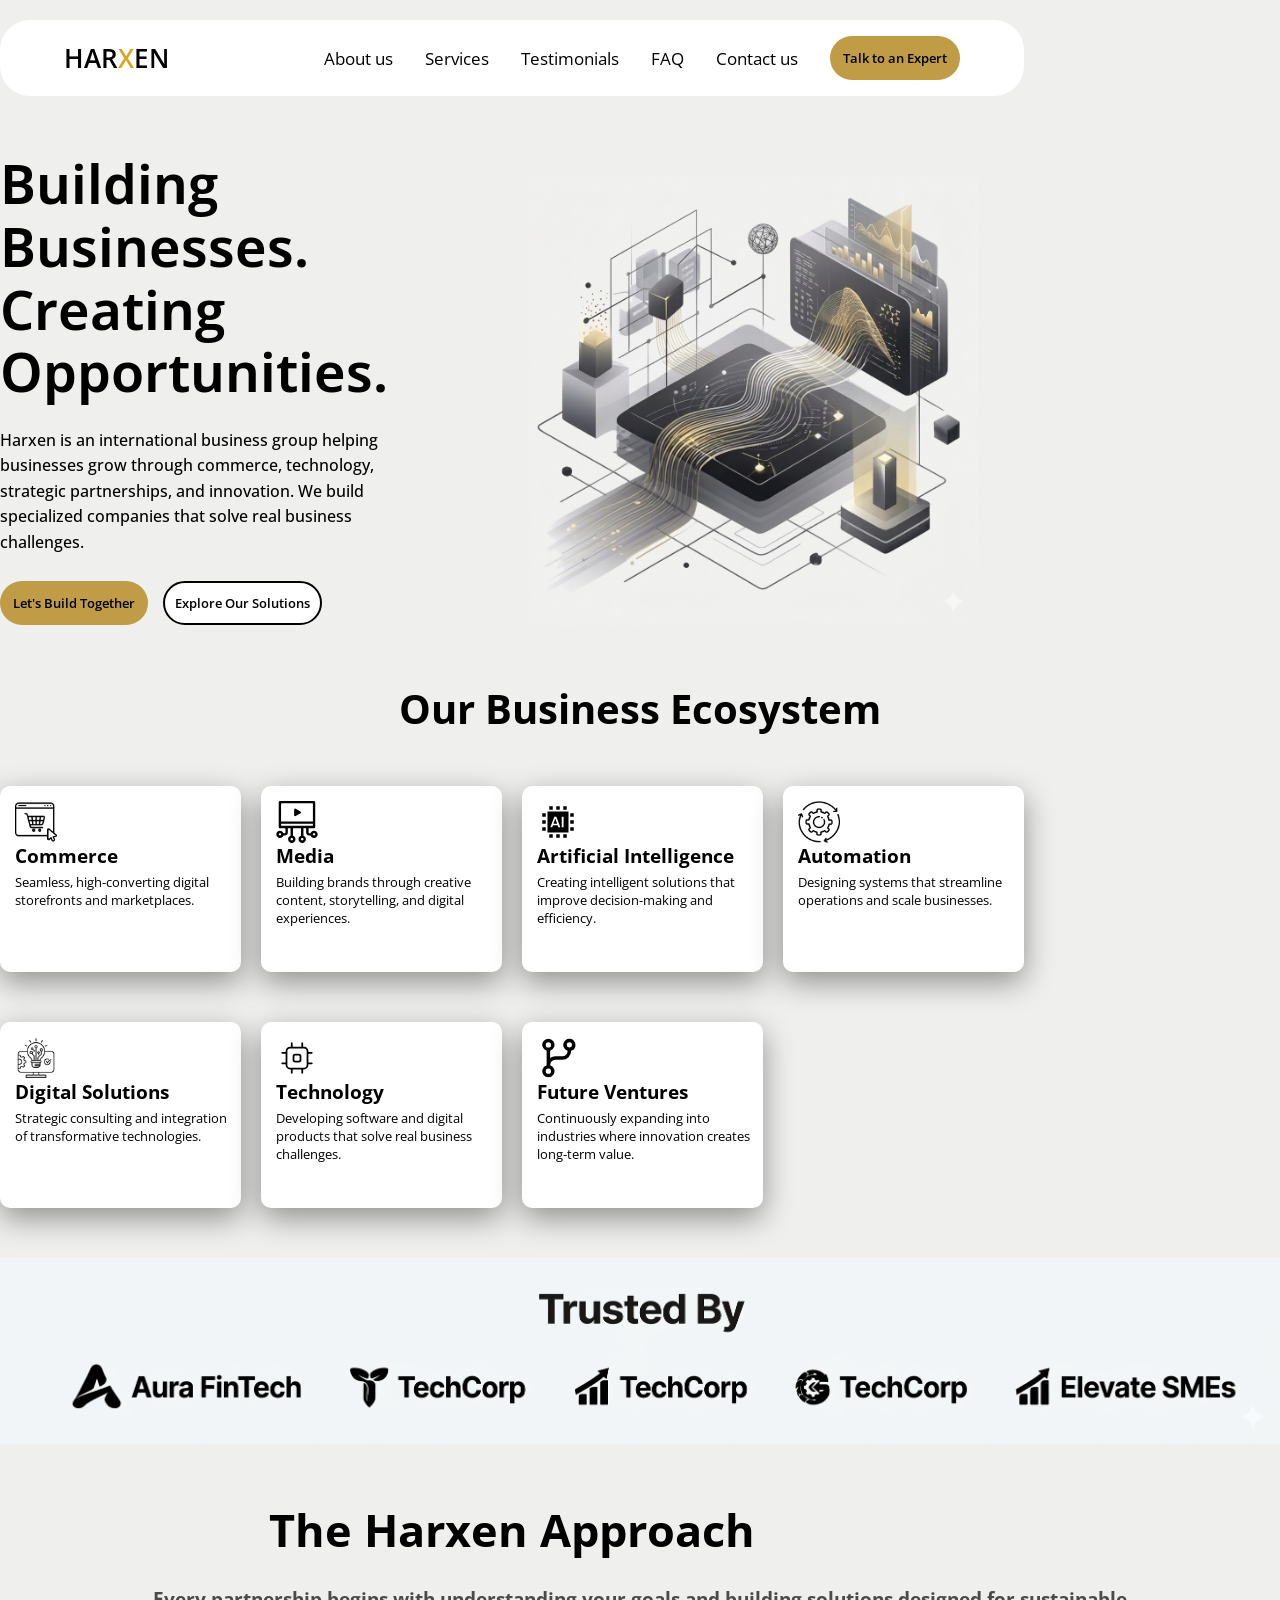
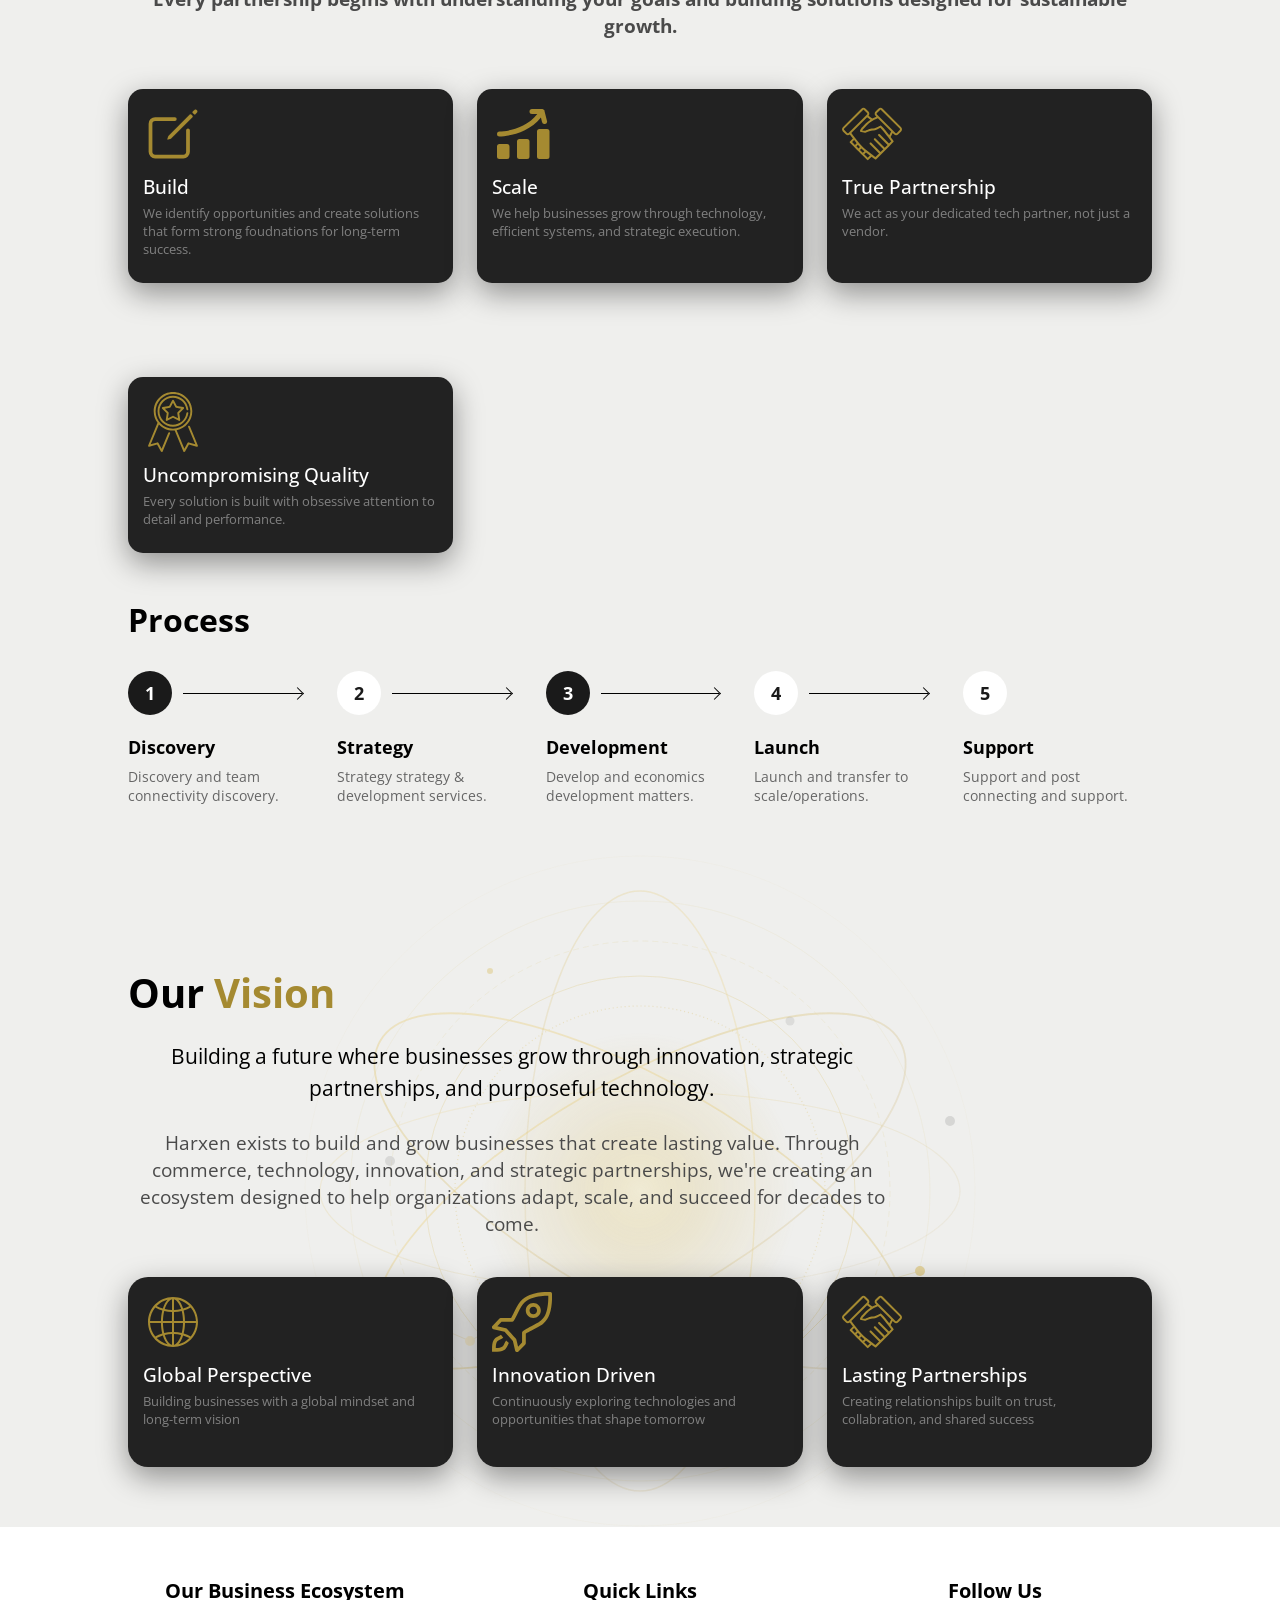
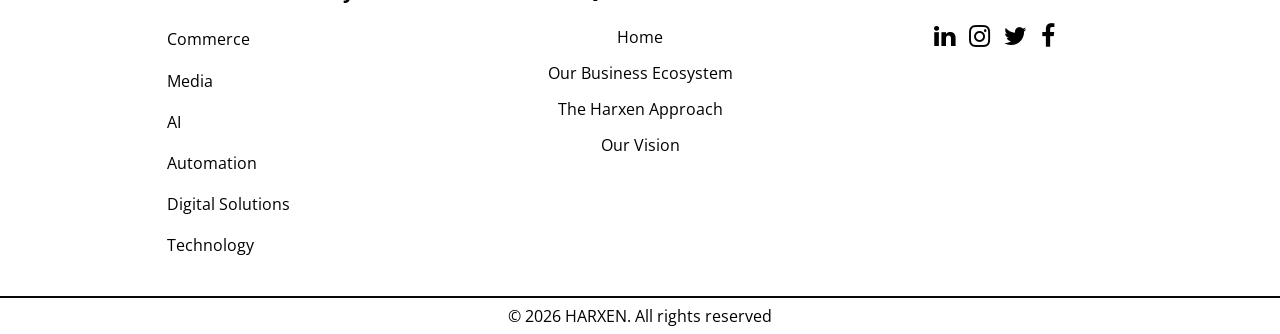
==== commit 633ad5a6: "Improved hero img" ====
--- a/index.html
+++ b/index.html
@@ -44,6 +44,9 @@
             <div class="content-2">Harxen is an international business group helping businesses grow through commerce,
                 technology, strategic partnerships, and innovation. We build specialized companies that solve real
                 business challenges.</div>
+            <div class="content-3">
+                We build digital solutions that help businesses grow.
+            </div>
                 <div class="hero-buttons">
             <button class="btn"> Let's Build Together</button>
             <button class="btn-2"> Explore Our Solutions</button>
--- a/style.css
+++ b/style.css
@@ -30,7 +30,9 @@
     top: 0;
 
 } */
-
+.content-3{
+    display: none;
+}
 nav {
     margin-top: 20px;
     width: 80vw;
@@ -118,13 +120,28 @@
     width: 80%;
     display: flex;
     justify-self: center;
-}
-
+    align-items: center;
+    gap: 2rem;
+
+}
+.hero-image,
 .hero-content {
     flex: 1;
     margin-top: 50px;
-}
-
+    min-width: 0;
+}
+.hero-image img{
+    width: 500px;
+    height: 500px;
+    display: inline-block;
+    margin-top: 30px;
+}
+
+.hero-image img {
+    width: 100%;
+    max-width: 450px;
+    height: auto;
+}
 .content-1 {
     font-weight: 650;
     font-size: clamp(2.2rem, 5vw, 3.4rem);
@@ -139,11 +156,80 @@
     margin-bottom: 25px;
     font-weight: 500;
 }
-
-.hero-image img {
-    width: 100%;
-    max-width: 500px;
-    height: auto;
+@media (max-width: 910px) {
+    .hero-image img{
+        width: 400px;
+    }
+}
+@media (max-width: 810px) {
+    .hero-image img{
+        width:350px;
+    }
+    .content-2{
+        font-size: 15px;
+    }
+    .content-1{
+        font-size:2.1rem ;
+    }
+}
+@media (max-width: 710px) {
+    .hero-image img{
+        width: 300px;
+    }
+    .content-2{
+        font-size: 14px;
+        line-height: 1.4rem;
+    }
+}
+ @media (max-width: 620px) {
+    .hero-image img{
+        width: 280px;
+    }
+    .content-2{
+        font-size: 12px;
+        line-height: 1.3rem;
+    }
+}
+
+@media (max-width: 560px) {
+    .hero {
+        position: relative;
+        margin-bottom: 100px;
+        /* overflow: hidden; */
+    }
+
+    .hero-image {
+        position: absolute;
+        inset: 0;
+        display: flex;
+        justify-content: center;
+        align-items: center;
+        z-index: 0;
+        opacity: 0.20; /* adjust as needed */
+        pointer-events: none;
+    }
+
+    .hero-image img {
+        margin-top: 50px;
+        width: 80%;
+        max-width: none;
+    }
+
+    .hero-content {
+        position: relative;
+        z-index: 1;
+    }
+
+    .content-2 {
+        display: none;
+    }
+    .content-3{
+        display: block;
+        margin: 25px;
+        justify-content: center;
+        align-items: center;
+        text-align: center;
+    }
 }
 
 .btn-2 {
@@ -156,12 +242,6 @@
     border-color: black;
 }
 
-.hero-image :nth-child(1) {
-    width: 500px;
-    height: 500px;
-    display: inline-block;
-    margin-top: 30px;
-}
 
 .section-2 img {
     width: 100vw;
@@ -174,11 +254,10 @@
 }
 
 .services h2 {
-    display: flex;
-    justify-self: center;
-    font-size: clamp(2rem, 5vw, 2.8rem);
-    ;
-    margin-top: 50px;
+    /* display: flex; */
+    text-align: center;
+    font-size: clamp(2rem, 5vw, 2.5rem);
+    margin: 50px auto 20px;
 
 }
 
@@ -830,8 +909,3 @@
 }
 
 }
-@media (max-width:902px) {
-    .hero-image img{
-        width: 10vw;
-    }
-}
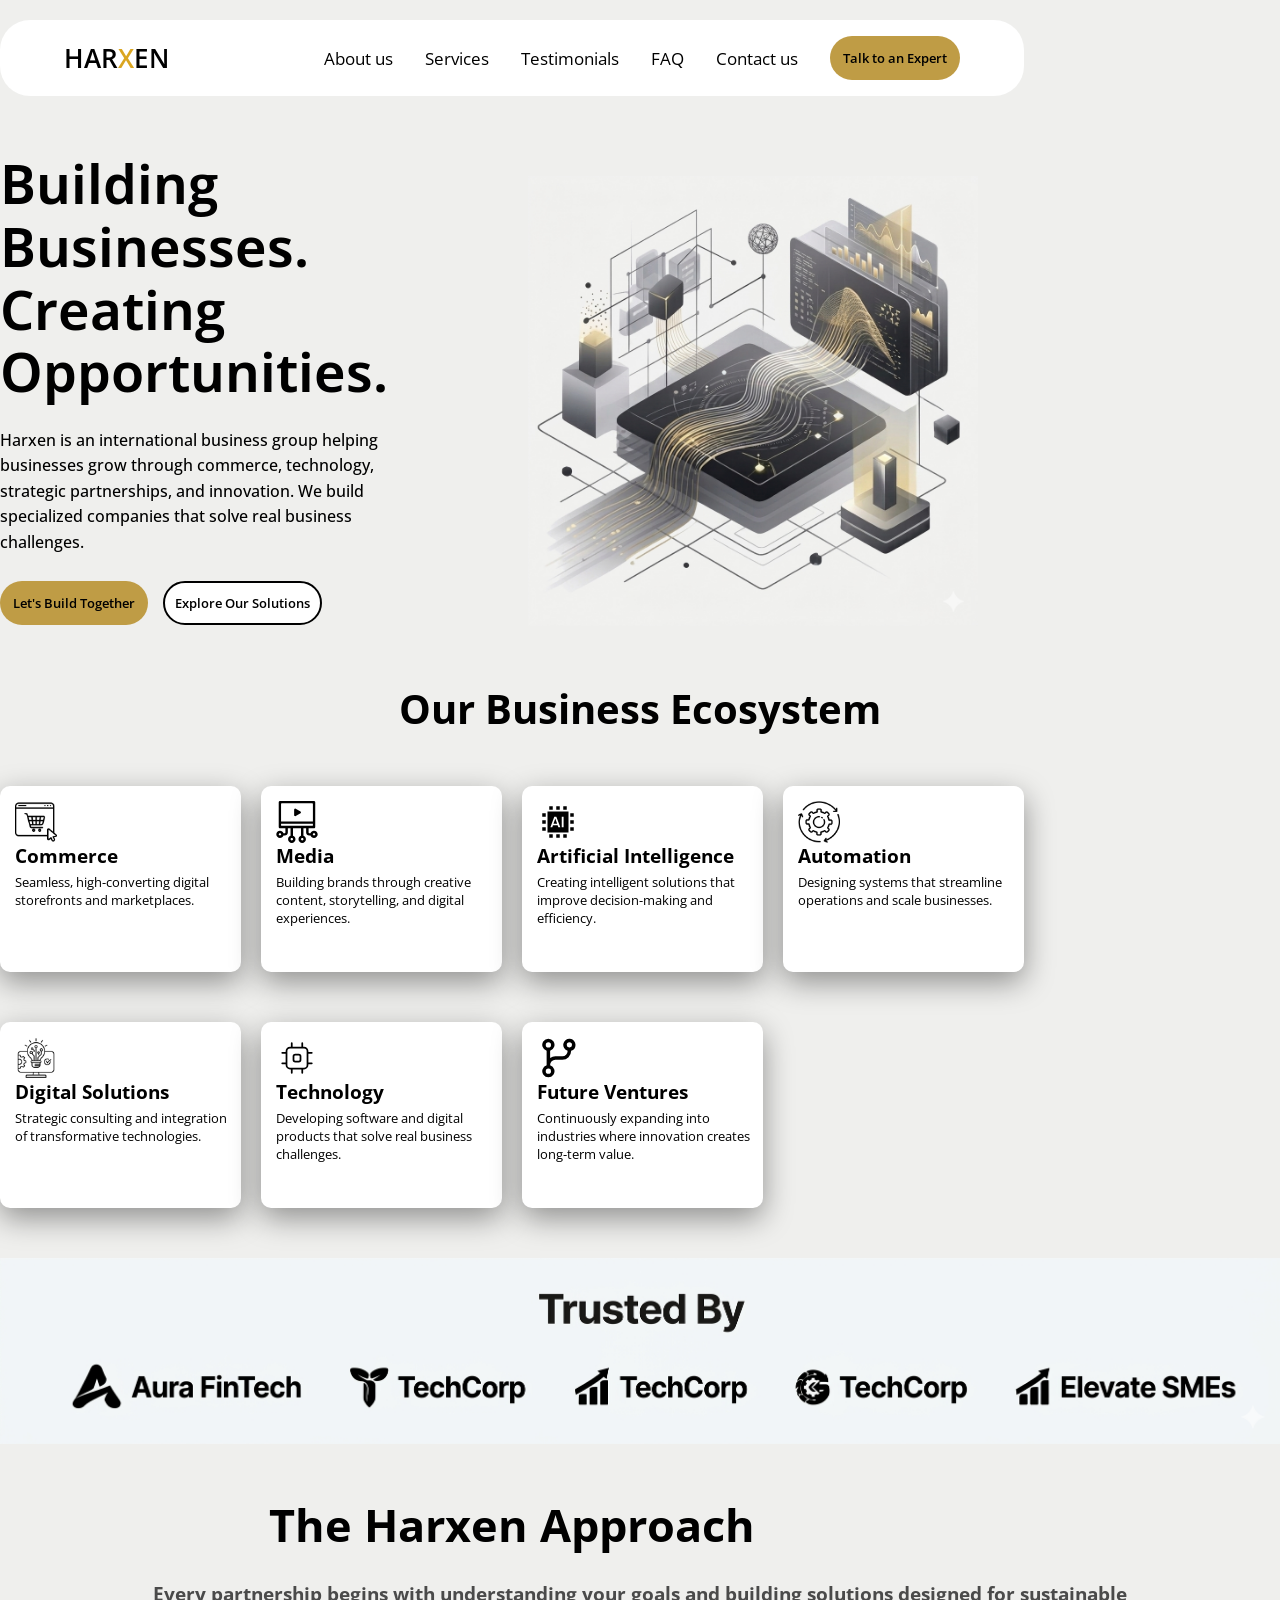
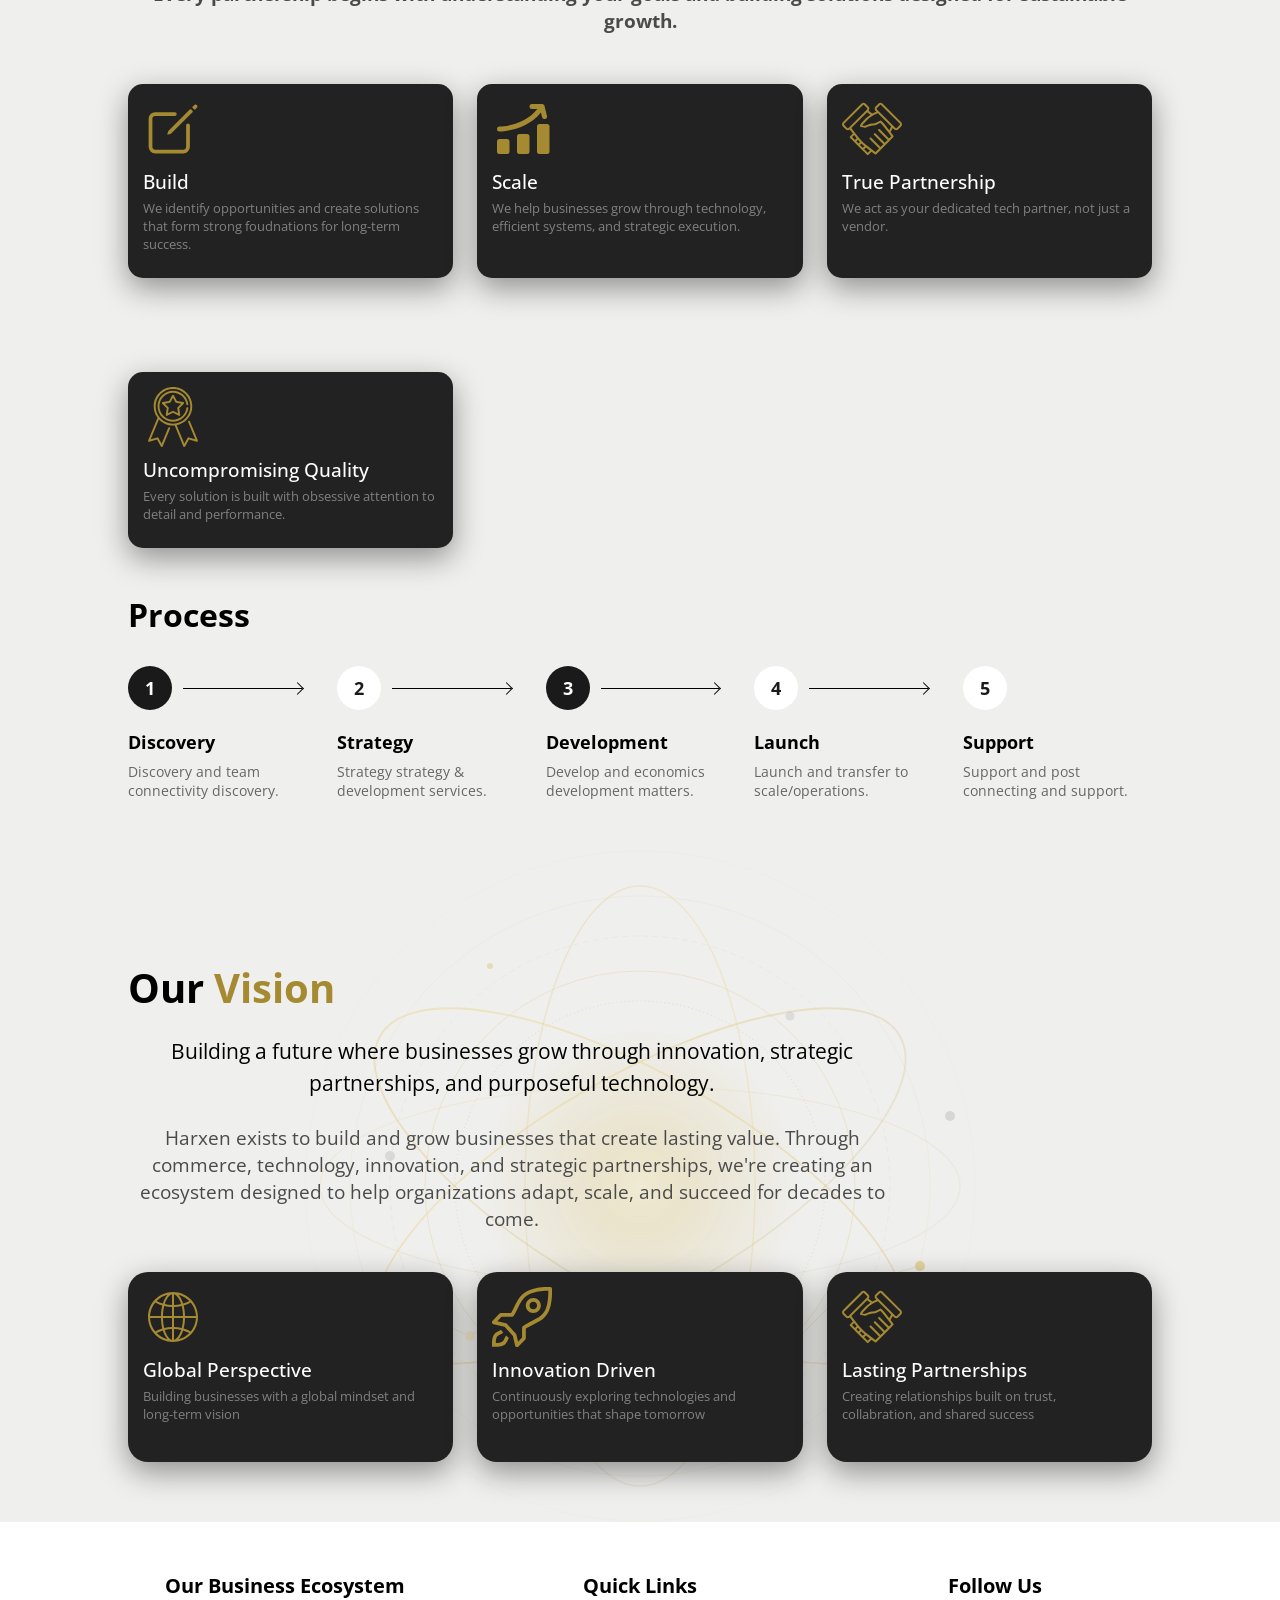
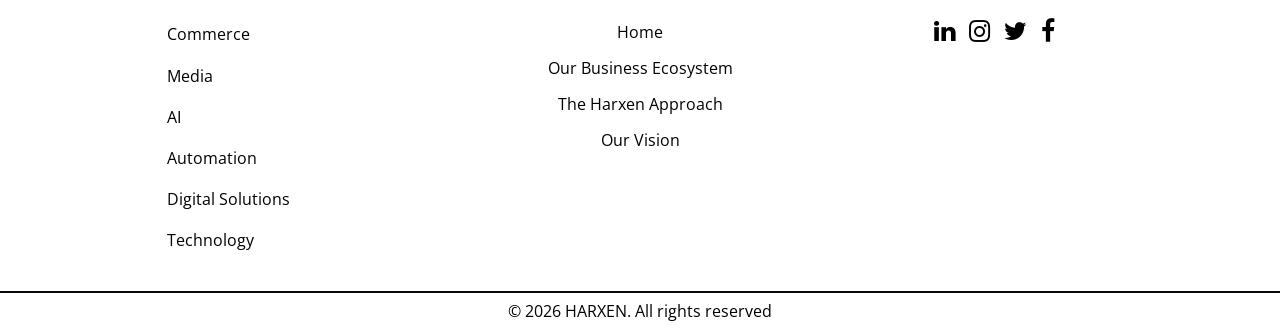
==== commit 9b62d0e1: "alignment fix" ====
--- a/index.html
+++ b/index.html
@@ -45,7 +45,7 @@
                 technology, strategic partnerships, and innovation. We build specialized companies that solve real
                 business challenges.</div>
             <div class="content-3">
-                We build digital solutions that help businesses grow.
+                We build digital solutions that help businesses grow.   
             </div>
                 <div class="hero-buttons">
             <button class="btn"> Let's Build Together</button>
--- a/style.css
+++ b/style.css
@@ -16,7 +16,7 @@
 html {
     margin: 0;
     padding: 0;
-    overflow-x: hidden;
+    /* overflow-x: hidden; */
     /* Prevents horizontal scrolling */
 }
 
@@ -117,7 +117,7 @@
 }
 
 .hero {
-    width: 80%;
+    width: 80vw;
     display: flex;
     justify-self: center;
     align-items: center;
@@ -244,8 +244,9 @@
 
 
 .section-2 img {
-    width: 100vw;
+    width: 100%;
     margin-top: 50px;
+    display: block;
 
 }
 
@@ -880,11 +881,6 @@
     }
 }
 
-.total-width {
-    width: 80vw;
-    max-width: 1400px;
-
-}
 @media(max-width:768px){
 
 .container{
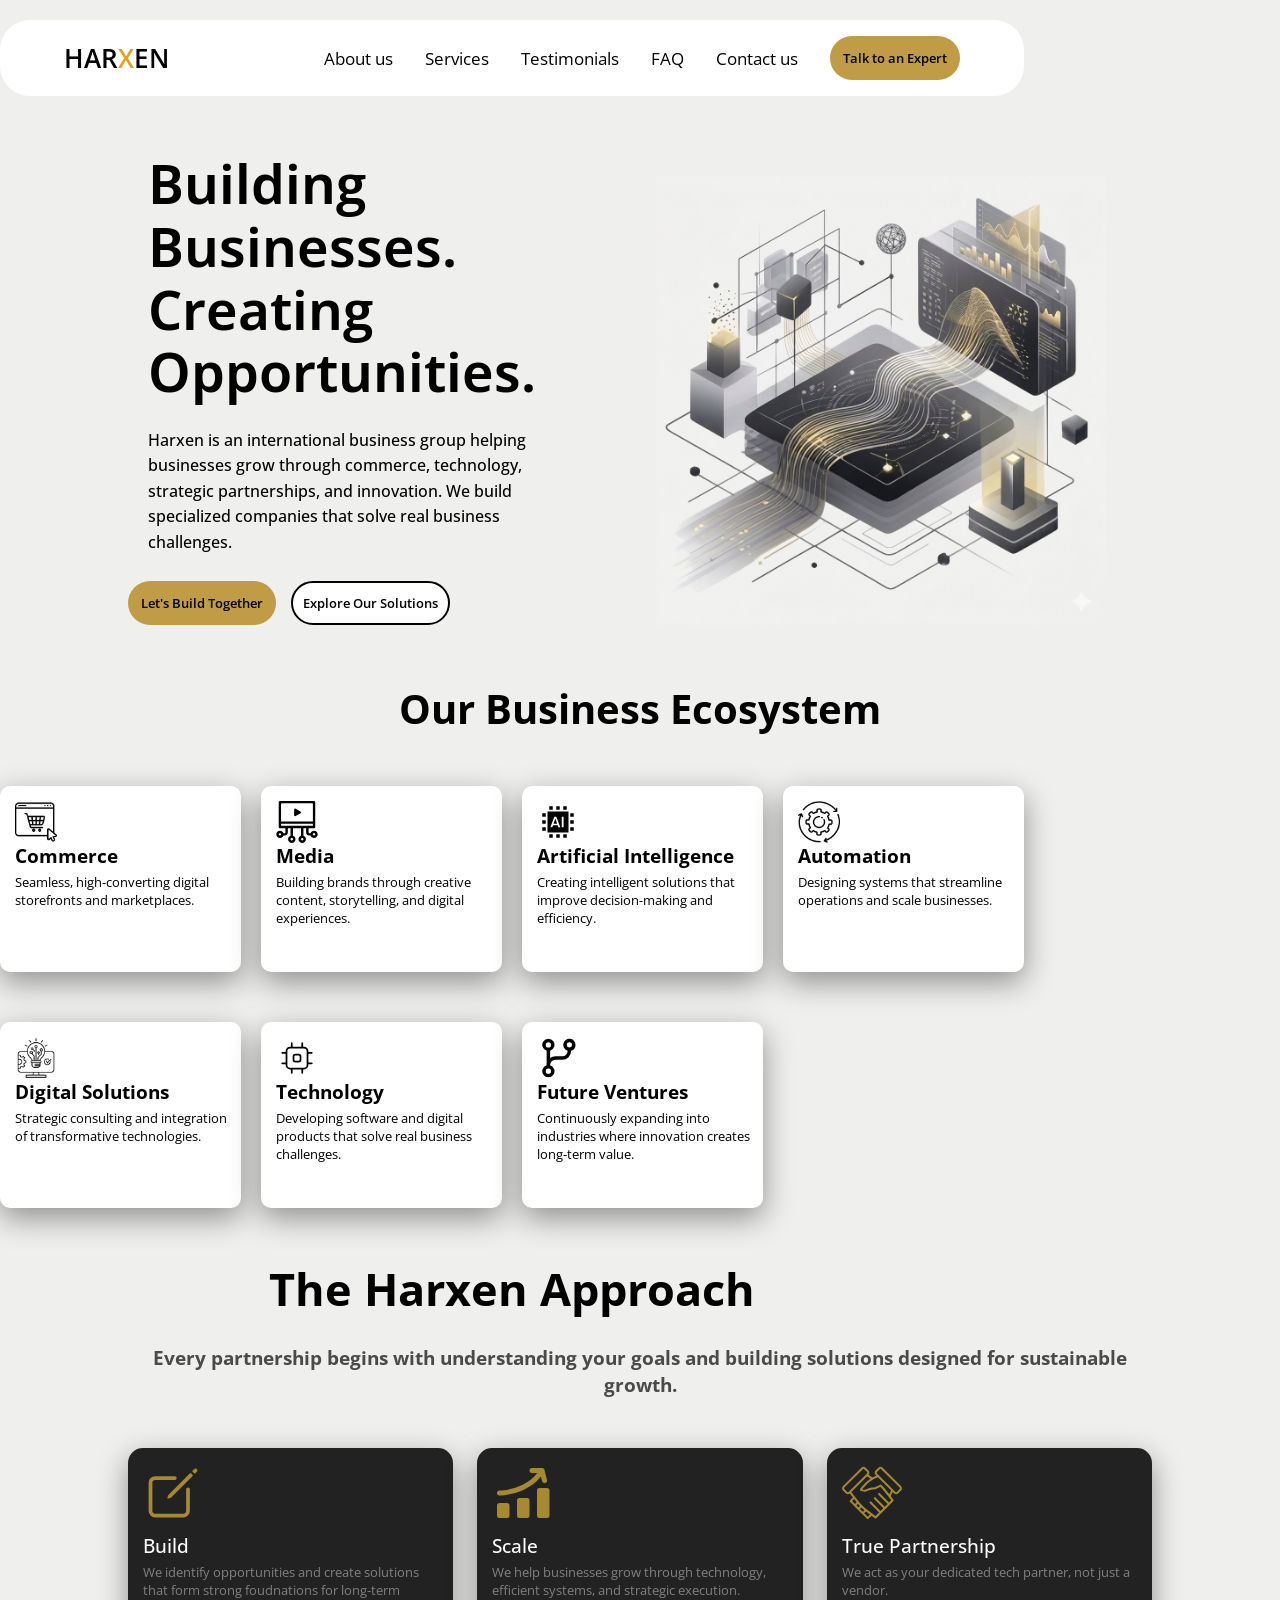
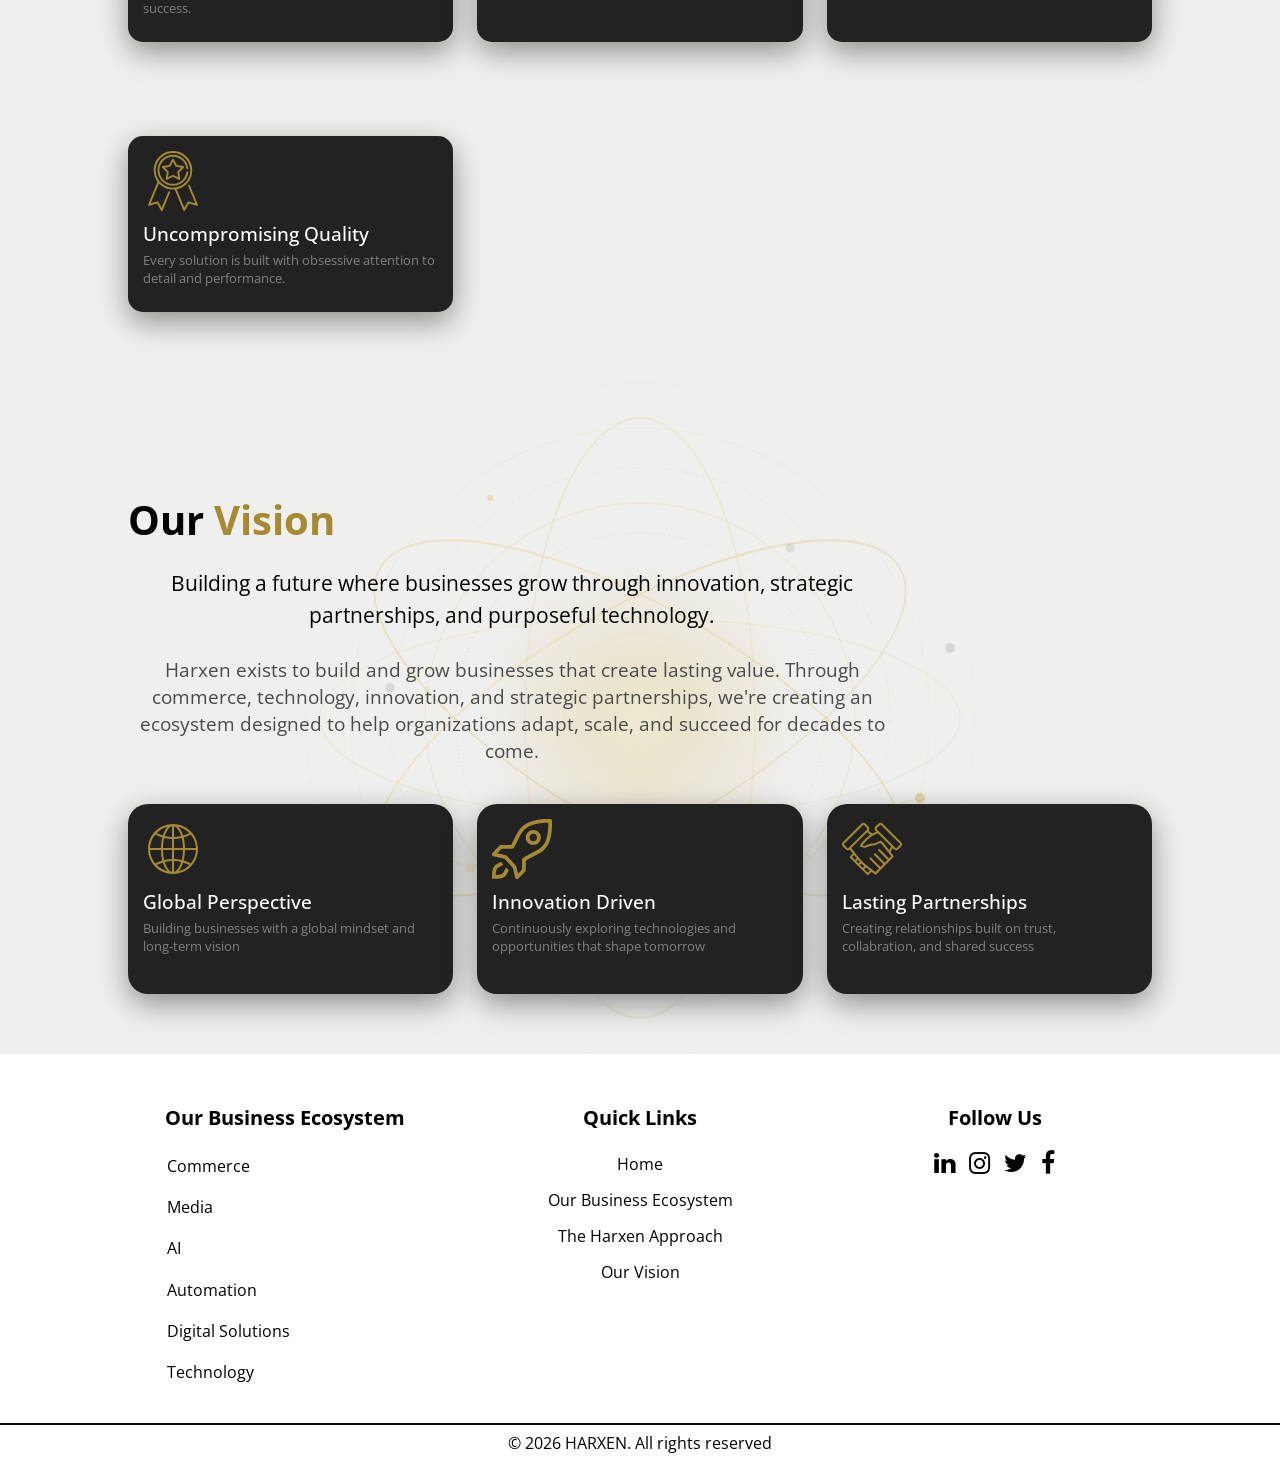
==== commit 160a99c4: "Removed trusted by and process :(" ====
--- a/index.html
+++ b/index.html
@@ -99,10 +99,7 @@
 
 
     </div>
-    <div class="section-2">
-        <img src="assets/trusted.png" alt="">
-    </div>
-
+   
 
     <div class="section-4-header">
 
@@ -213,46 +210,7 @@
         </div>
     </div>
 
-    <section class="process-section">
-        <h2 class="process-heading">Process</h2>
-
-        <div class="process-timeline">
-            <!-- Step 1 -->
-            <div class="process-step active">
-                <div class="step-number">1</div>
-                <h3 class="step-heading">Discovery</h3>
-                <p class="step-description">Discovery and team connectivity discovery.</p>
-            </div>
-
-            <!-- Step 2 -->
-            <div class="process-step">
-                <div class="step-number">2</div>
-                <h3 class="step-heading">Strategy</h3>
-                <p class="step-description">Strategy strategy & development services.</p>
-            </div>
-
-            <!-- Step 3 -->
-            <div class="process-step active">
-                <div class="step-number">3</div>
-                <h3 class="step-heading">Development</h3>
-                <p class="step-description">Develop and economics development matters.</p>
-            </div>
-
-            <!-- Step 4 -->
-            <div class="process-step">
-                <div class="step-number">4</div>
-                <h3 class="step-heading">Launch</h3>
-                <p class="step-description">Launch and transfer to scale/operations.</p>
-            </div>
-
-            <!-- Step 5 -->
-            <div class="process-step last-step">
-                <div class="step-number">5</div>
-                <h3 class="step-heading">Support</h3>
-                <p class="step-description">Support and post connecting and support.</p>
-            </div>
-        </div>
-    </section>
+   
     <section class="our-vision">
         <svg xmlns="http://www.w3.org/2000/svg" viewBox="0 0 800 800" width="100%" height="100%">
             <defs>
--- a/style.css
+++ b/style.css
@@ -120,6 +120,7 @@
     width: 80vw;
     display: flex;
     justify-self: center;
+    margin: auto;
     align-items: center;
     gap: 2rem;
 
@@ -147,6 +148,7 @@
     font-size: clamp(2.2rem, 5vw, 3.4rem);
     line-height: 1.15;
     flex: 1;
+    margin-left: 20px;
 }
 
 .content-2 {
@@ -155,6 +157,7 @@
     margin-top: 25px;
     margin-bottom: 25px;
     font-weight: 500;
+    margin-left: 20px;
 }
 @media (max-width: 910px) {
     .hero-image img{
@@ -243,12 +246,12 @@
 }
 
 
-.section-2 img {
+/* .section-2 img {
     width: 100%;
     margin-top: 50px;
     display: block;
 
-}
+} */
 
 .section-3 {
     width: 80vw;
@@ -416,111 +419,6 @@
     /* Soft gold undertone glow */
 }
 
-.process-heading {
-    margin-top: 25px;
-    font-size: 2rem;
-    font-weight: 700;
-    margin-bottom: 30px;
-}
-
-.process-section {
-    max-width: 80vw;
-    margin: 0 auto;
-    margin-bottom: 30px;
-}
-
-
-/* Timeline Layout */
-.process-timeline {
-    display: flex;
-    justify-content: space-between;
-    align-items: flex-start;
-    gap: 20px;
-}
-
-.process-step {
-    flex: 1;
-    position: relative;
-}
-
-/* Numbered Circles */
-.step-number {
-    width: 44px;
-    height: 44px;
-    border-radius: 50%;
-    display: flex;
-    align-items: center;
-    justify-content: center;
-    font-weight: bold;
-    font-size: 1.1rem;
-    margin-bottom: 20px;
-    background-color: white;
-    color: #1a1a1a;
-    box-sizing: border-box;
-}
-
-/* Dark theme for "active" steps (1 and 3) */
-.process-step.active .step-number {
-    background-color: #1a1a1a;
-    color: #ffffff;
-}
-
-/* Text Content styling */
-.step-heading {
-    font-size: 1.1rem;
-    font-weight: 700;
-    margin: 0 0 8px 0;
-}
-
-.step-description {
-    font-size: 0.85rem;
-    color: #666666;
-    line-height: 1.4;
-    margin: 0;
-    padding-right: 15px;
-}
-
-/* CSS Connecting Arrows */
-.process-step:not(.last-step)::after {
-    content: "";
-    position: absolute;
-    top: 22px;
-    /* Centers vertically with the 44px circle */
-    left: 55px;
-    /* Pushes arrow past the edge of the circle */
-    width: calc(100% - 70px);
-    /* Stretches dynamically toward the next circle */
-    height: 1px;
-    background-color: black;
-}
-
-/* Arrowhead */
-.process-step:not(.last-step)::before {
-    content: "";
-    position: absolute;
-    top: 18px;
-    right: 15px;
-    /* Anchors the tip of the arrow before the next step */
-    width: 8px;
-    height: 8px;
-    border-top: 1px solid black;
-    border-right: 1px solid black;
-    transform: rotate(45deg);
-}
-
-/* Responsive tweaks for smaller screens */
-@media (max-width: 768px) {
-    .process-timeline {
-        flex-direction: column;
-        gap: 40px;
-    }
-
-    .process-step:not(.last-step)::after,
-    .process-step:not(.last-step)::before {
-        display: none;
-        /* Hides horizontal arrows when stacked vertically */
-    }
-}
 
 .our-vision {
     margin-top: 50px;
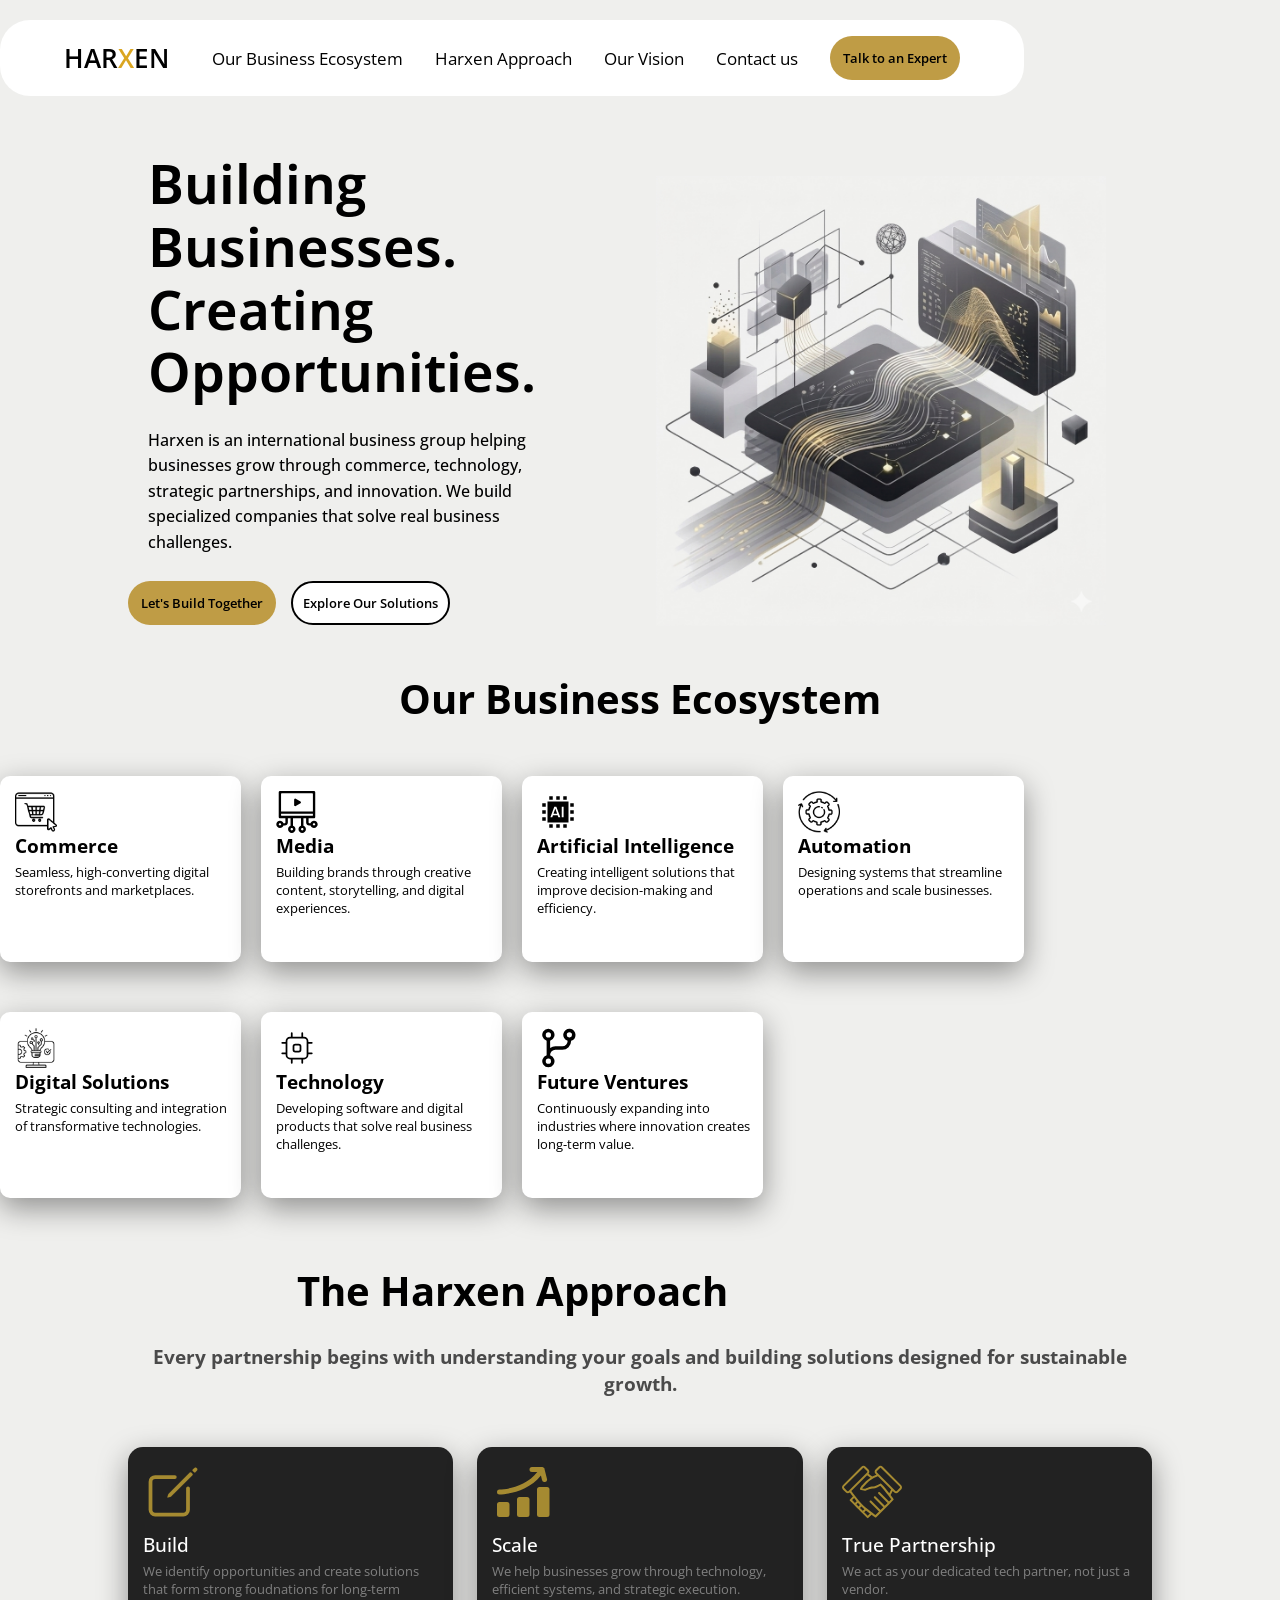
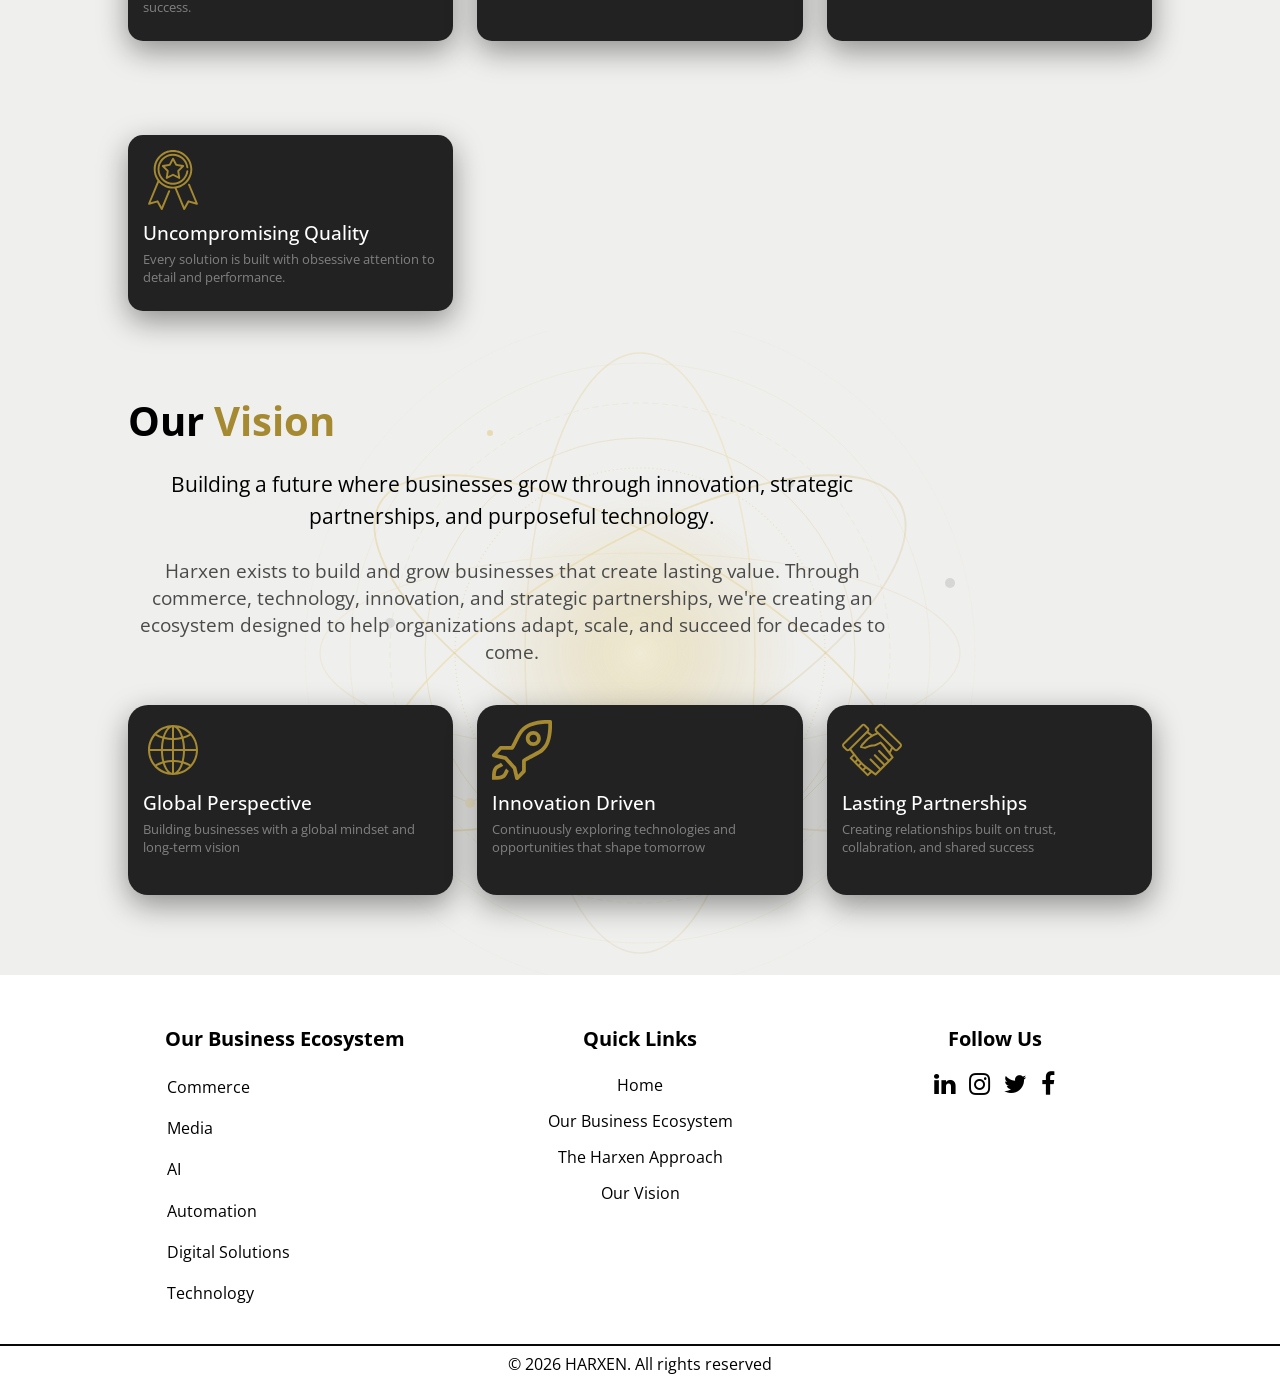
==== commit 39ec6e14: "animations, made everything evenly spaced" ====
--- a/index.html
+++ b/index.html
@@ -21,10 +21,9 @@
 
             <div class="names" id="nav-menu">
                 <ul class="links">
-                    <li><a href="#about">About us</a></li>
-                    <li><a href="#services">Services</a></li>
-                    <li><a href="#testimonials">Testimonials</a></li>
-                    <li><a href="#home">FAQ</a></li>
+                    <li><a href="#ecosystem">Our Business Ecosystem</a></li>
+                    <li><a href="#approach">Harxen Approach</a></li>
+                    <li><a href="#vision">Our Vision</a></li>
                     <li><a href="#contact">Contact us</a></li>
                 </ul>
 
@@ -57,7 +56,7 @@
             <img src="assets/image.png" alt="">
         </div>
     </div>
-    <div class="services">
+    <div id="ecosystem" class="services">
         <h2>Our Business Ecosystem</h2>
     </div>
 
@@ -101,7 +100,7 @@
     </div>
    
 
-    <div class="section-4-header">
+    <div id="approach" class="section-4-header">
 
         <h2>The Harxen Approach</h2>
         <p>Every partnership begins with understanding your goals and building solutions designed for sustainable
@@ -211,7 +210,7 @@
     </div>
 
    
-    <section class="our-vision">
+    <section id="vision" class="our-vision">
         <svg xmlns="http://www.w3.org/2000/svg" viewBox="0 0 800 800" width="100%" height="100%">
             <defs>
                 <!-- Soft golden radial glow for the core -->
@@ -379,7 +378,7 @@
         </div>
     </section>
     <footer>
-        <div class="container">
+        <div id="contact" class="container">
             <div class="footer-content">
                 <h3>Our Business Ecosystem</h3>
                 <p>Commerce</p>
@@ -394,9 +393,9 @@
                 <h3>Quick Links</h3>
                 <ul class="list">
                     <li><a href="">Home</a></li>
-                    <li><a href="">Our Business Ecosystem</a></li>
-                    <li><a href="">The Harxen Approach</a></li>
-                    <li><a href="">Our Vision</a></li>
+                    <li><a href="#ecosystem">Our Business Ecosystem</a></li>
+                    <li><a href="#approach">The Harxen Approach</a></li>
+                    <li><a href="#vision">Our Vision</a></li>
                 </ul>
             </div>
             <div class="footer-content">
@@ -431,6 +430,30 @@
                 icon.classList.add('fa-bars');
             }
         });
+        
+    </script>
+    <script>
+        document.querySelectorAll('.links a').forEach(link => {
+
+    link.addEventListener('click', function () {
+
+        const target = document.querySelector(this.getAttribute('href'));
+
+        if (!target) return;
+
+        setTimeout(() => {
+
+            target.classList.add('section-highlight');
+
+            setTimeout(() => {
+                target.classList.remove('section-highlight');
+            }, 1500);
+
+        }, 200); // Wait until scrolling finishes
+
+    });
+
+});
     </script>
 </body>
 
--- a/style.css
+++ b/style.css
@@ -45,7 +45,7 @@
     justify-content: flex-end;
     align-items: center;
 }
-
+/* 
 .links li::before {
     content: '';
     position: absolute;
@@ -56,7 +56,7 @@
     height: 2px;
     background: #f18930;
     transition-duration: .5s;
-}
+} */
 
 .links li:hover::before {
     width: 70px;
@@ -192,9 +192,24 @@
         font-size: 12px;
         line-height: 1.3rem;
     }
-}
-
-@media (max-width: 560px) {
+    .content-1{
+        font-size: 1.8rem;
+    }
+}@media (max-width: 530px) {
+    .hero-image img{
+        width: 270px;
+    }
+    .content-2{
+        font-size: 12px;
+        line-height: 1.3rem;
+    }
+    .content-1{
+        font-size: 1.7rem;
+    }
+}
+
+
+@media (max-width: 500px) {
     .hero {
         position: relative;
         margin-bottom: 100px;
@@ -261,7 +276,7 @@
     /* display: flex; */
     text-align: center;
     font-size: clamp(2rem, 5vw, 2.5rem);
-    margin: 50px auto 20px;
+    margin: 40px auto 20px;
 
 }
 
@@ -328,21 +343,21 @@
     text-align: center;
     /* display: flex; */
     justify-self: center;
-    font-size: clamp(2rem, 5vw, 2.8rem);
-    margin-top: 50px;
+    font-size: clamp(2rem, 5vw, 2.5rem);
+    margin-top: 65px;
     margin-bottom: 25px;
 }
 
 .section-4-header p {
     display: flex;
     justify-self: center;
+    
     color: rgb(74, 74, 74);
     font-weight: bold;
     font-size: larger;
 
 
     max-width: 80vw;
-    width: 100%;
     margin: auto;
 
 
@@ -421,7 +436,7 @@
 
 
 .our-vision {
-    margin-top: 50px;
+
     position: relative;
     width: 100%;
     overflow: hidden;
@@ -429,7 +444,8 @@
     display: flex;
     flex-direction: column;
     align-items: center;
-    padding: 60px 0;
+    padding: 12px 0;
+    padding-bottom: 80px;
     /* Gives your content some breathing room top and bottom */
 }
 
@@ -803,3 +819,24 @@
 }
 
 }
+
+
+.section-highlight {
+    animation: highlightHeading 1.5s ease;
+}
+
+@keyframes highlightHeading {
+    0% {
+        color: #a58a31;
+        transform: scale(1.03);
+    }
+
+    50% {
+        color: #a58a31;
+    }
+
+    100% {
+        color: inherit;
+        transform: scale(1);
+    }
+}
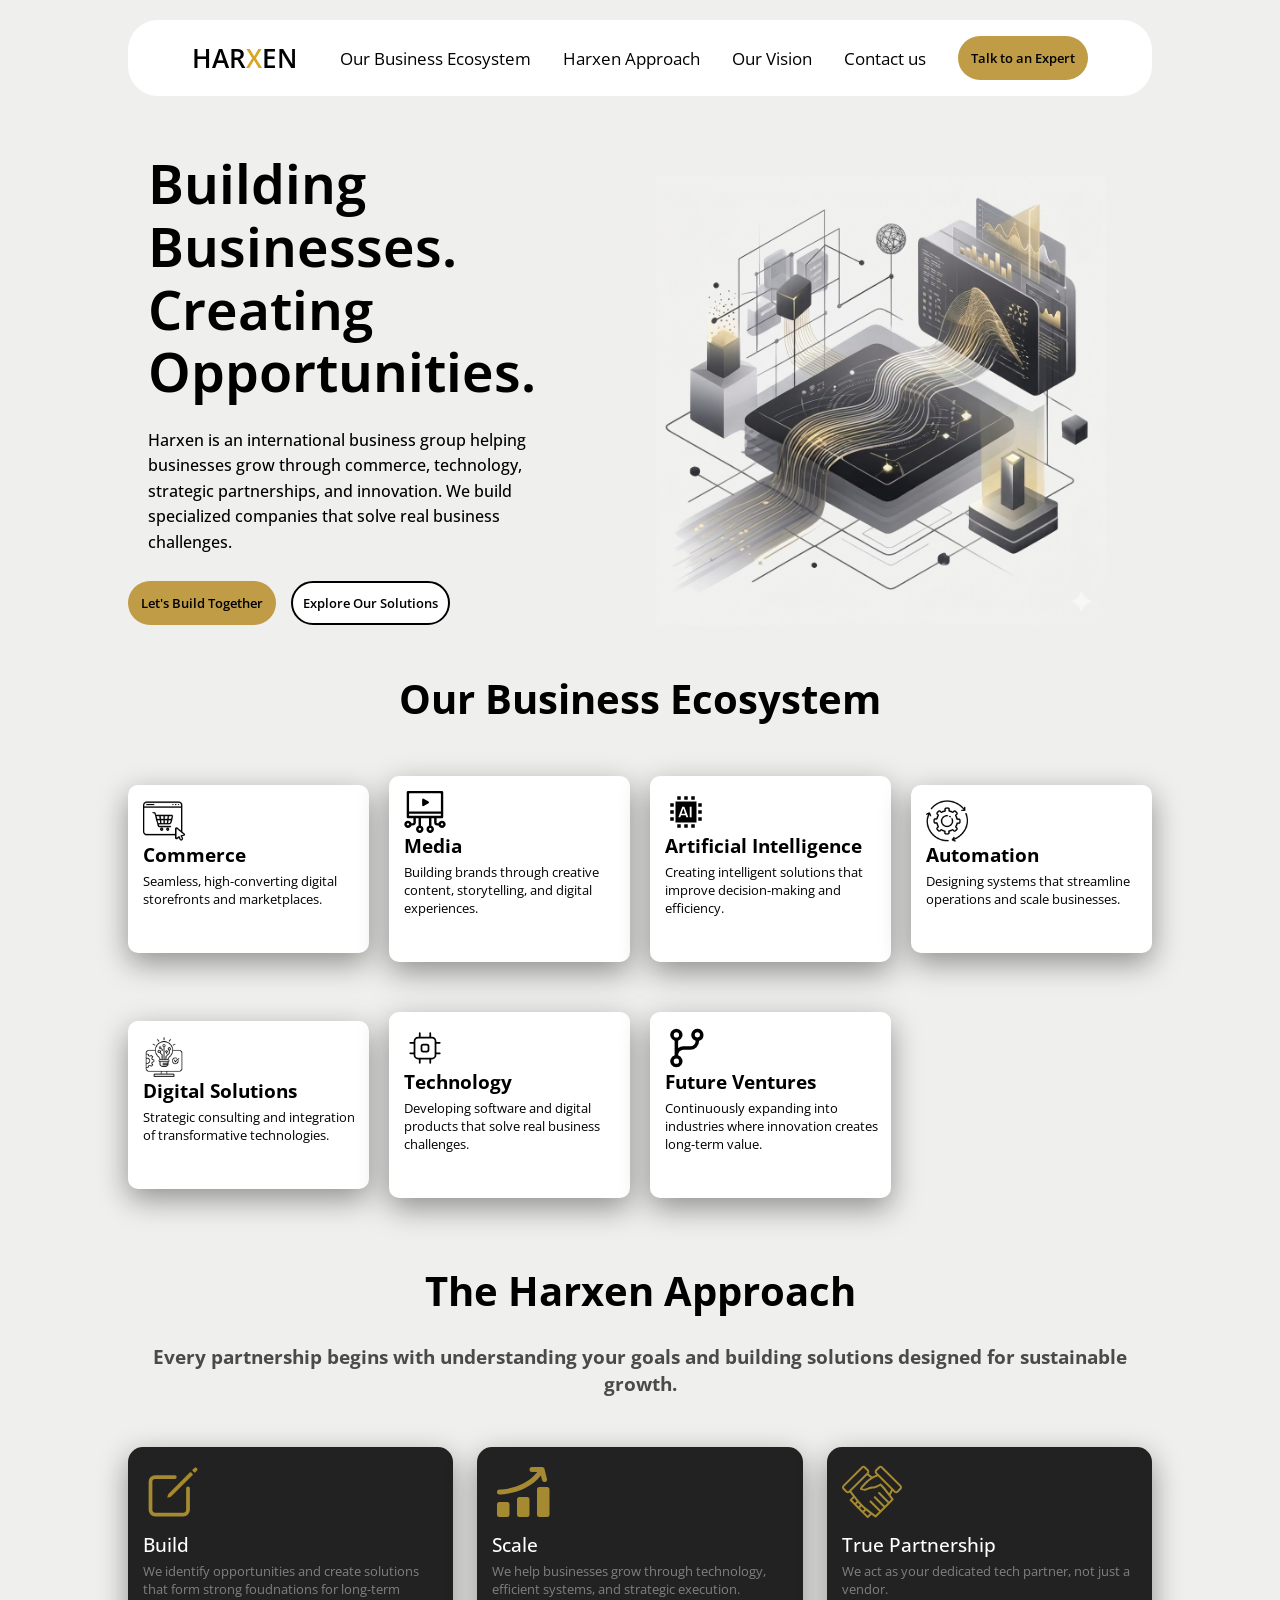
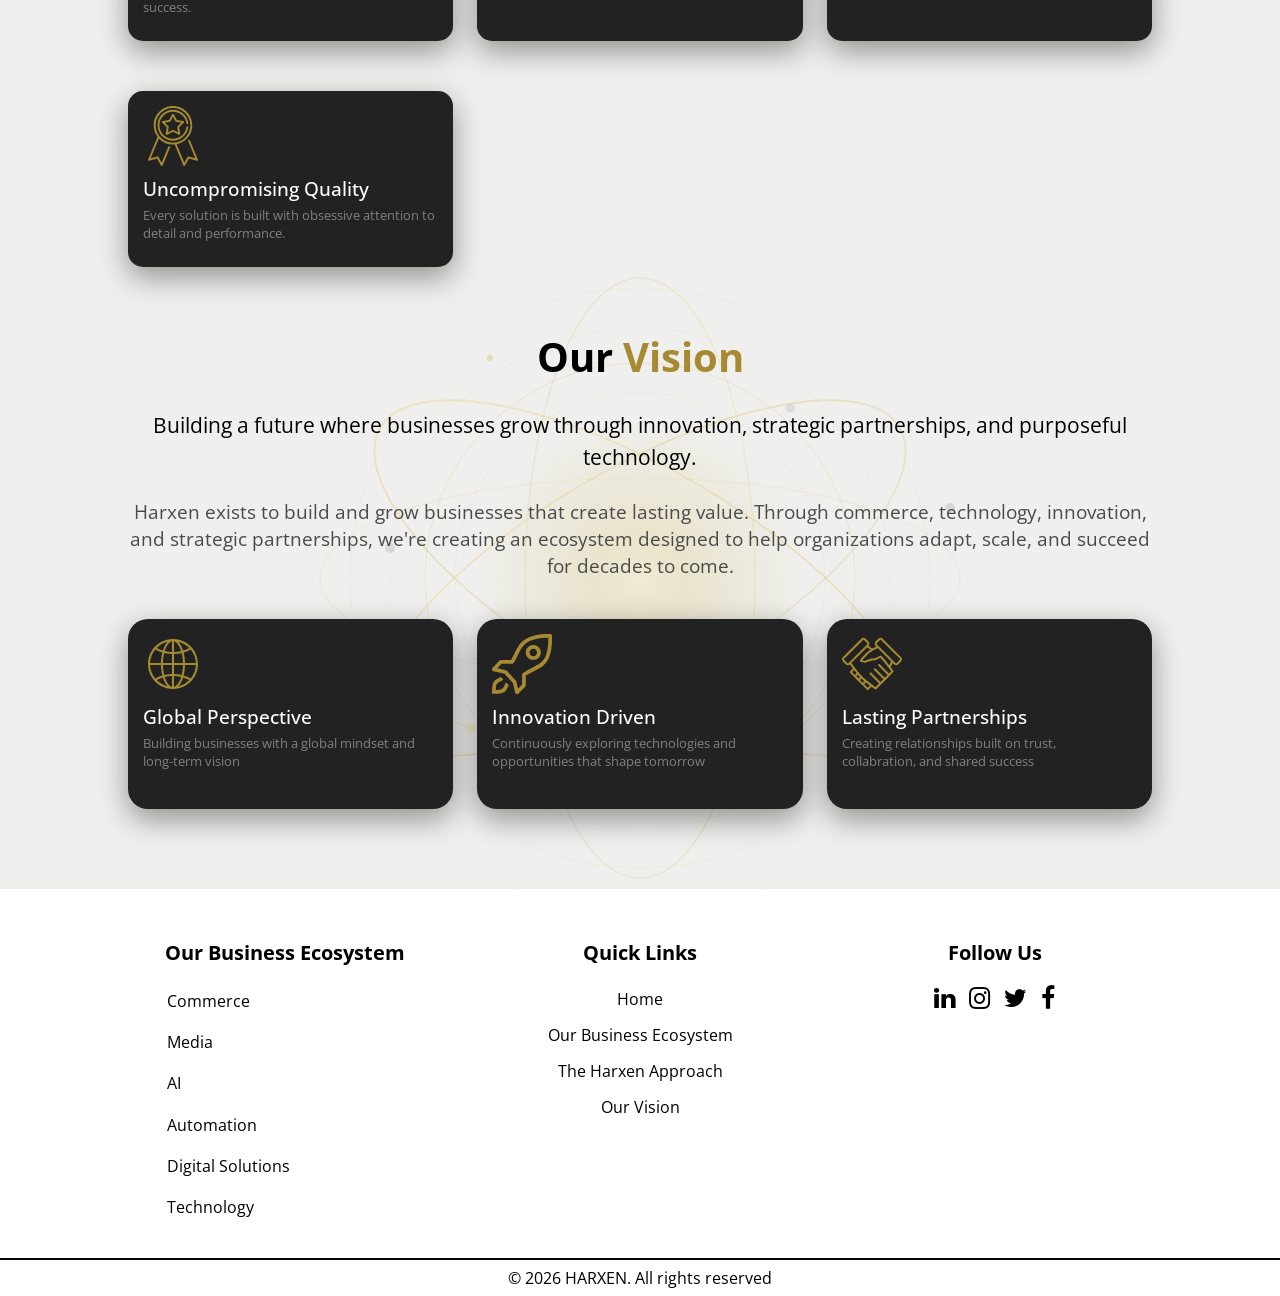
==== commit a46b18e6: "button ui fix" ====
--- a/index.html
+++ b/index.html
@@ -25,11 +25,13 @@
                     <li><a href="#approach">Harxen Approach</a></li>
                     <li><a href="#vision">Our Vision</a></li>
                     <li><a href="#contact">Contact us</a></li>
+            <button class="btn-responsive btn">Talk to an Expert</button>
+
                 </ul>
 
             </div>
 
-            <button class="btn">Talk to an Expert</button>
+            <button class="btn" id="button-main">Talk to an Expert</button>
             <button class="menu-toggle" id="mobile-toggle" aria-label="Toggle Navigation">
                 <i class="fa fa-bars"></i>
             </button>
--- a/style.css
+++ b/style.css
@@ -30,10 +30,12 @@
     top: 0;
 
 } */
-.content-3{
+.content-3 {
     display: none;
 }
+
 nav {
+    margin: auto;
     margin-top: 20px;
     width: 80vw;
     padding: 1rem 5%;
@@ -44,6 +46,9 @@
     justify-self: center;
     justify-content: flex-end;
     align-items: center;
+}
+.btn-responsive{
+    display: none;
 }
 /* 
 .links li::before {
@@ -125,13 +130,15 @@
     gap: 2rem;
 
 }
+
 .hero-image,
 .hero-content {
     flex: 1;
     margin-top: 50px;
     min-width: 0;
 }
-.hero-image img{
+
+.hero-image img {
     width: 500px;
     height: 500px;
     display: inline-block;
@@ -143,6 +150,7 @@
     max-width: 450px;
     height: auto;
 }
+
 .content-1 {
     font-weight: 650;
     font-size: clamp(2.2rem, 5vw, 3.4rem);
@@ -159,54 +167,72 @@
     font-weight: 500;
     margin-left: 20px;
 }
+
 @media (max-width: 910px) {
-    .hero-image img{
+    .hero-image img {
         width: 400px;
     }
 }
+
 @media (max-width: 810px) {
-    .hero-image img{
-        width:350px;
-    }
-    .content-2{
+    .hero-image img {
+        width: 350px;
+    }
+
+    .content-2 {
         font-size: 15px;
     }
-    .content-1{
-        font-size:2.1rem ;
-    }
-}
+
+    .content-1 {
+        font-size: 2.1rem;
+    }
+}
+
 @media (max-width: 710px) {
-    .hero-image img{
+    .hero-image img {
         width: 300px;
     }
-    .content-2{
+
+    .content-2 {
         font-size: 14px;
         line-height: 1.4rem;
     }
 }
- @media (max-width: 620px) {
-    .hero-image img{
+
+@media (max-width: 620px) {
+    .hero-image img {
         width: 280px;
     }
-    .content-2{
+
+    .content-2 {
         font-size: 12px;
         line-height: 1.3rem;
     }
-    .content-1{
+
+    .content-1 {
         font-size: 1.8rem;
     }
-}@media (max-width: 530px) {
-    .hero-image img{
+}
+
+@media (max-width: 530px) {
+    .hero-image img {
         width: 270px;
     }
-    .content-2{
+
+    .content-2 {
         font-size: 12px;
         line-height: 1.3rem;
     }
-    .content-1{
+
+    .content-1 {
         font-size: 1.7rem;
     }
-}
+    #button-main{
+        font-size: 10px;
+
+    }
+}
+
 
 
 @media (max-width: 500px) {
@@ -223,7 +249,8 @@
         justify-content: center;
         align-items: center;
         z-index: 0;
-        opacity: 0.20; /* adjust as needed */
+        opacity: 0.30;
+        /* adjust as needed */
         pointer-events: none;
     }
 
@@ -241,14 +268,19 @@
     .content-2 {
         display: none;
     }
-    .content-3{
+
+    .content-3 {
         display: block;
         margin: 25px;
         justify-content: center;
         align-items: center;
         text-align: center;
     }
-}
+    .hero-buttons{
+        justify-content: center;
+    }
+}
+
 
 .btn-2 {
     background-color: white;
@@ -275,7 +307,7 @@
 .services h2 {
     /* display: flex; */
     text-align: center;
-    font-size: clamp(2rem, 5vw, 2.5rem);
+    font-size: clamp(1.7rem, 5vw, 2.5rem);
     margin: 40px auto 20px;
 
 }
@@ -288,6 +320,8 @@
     width: 80vw;
     justify-self: center;
     gap: 20px;
+    align-items: center;
+    margin: auto;
 }
 
 
@@ -304,6 +338,7 @@
 
     /* Smooth transitions in case you add hover effects later! */
     transition: transform 0.3s ease, box-shadow 0.3s ease;
+    justify-content: center;
 }
 
 .section-3-child img {
@@ -341,9 +376,12 @@
 .section-4-header h2 {
     width: 80vw;
     text-align: center;
+    justify-content: center;
     /* display: flex; */
     justify-self: center;
     font-size: clamp(2rem, 5vw, 2.5rem);
+    margin-left: auto;
+    margin-right: auto;
     margin-top: 65px;
     margin-bottom: 25px;
 }
@@ -351,7 +389,6 @@
 .section-4-header p {
     display: flex;
     justify-self: center;
-    
     color: rgb(74, 74, 74);
     font-weight: bold;
     font-size: larger;
@@ -367,7 +404,7 @@
 .section-4 {
     display: grid;
     grid-template-columns: repeat(auto-fit, minmax(250px, 1fr));
-    gap: 24px;
+    column-gap: 24px;
     width: 80vw;
     margin: auto;
 }
@@ -377,7 +414,6 @@
     height: auto;
     border-radius: 15px;
     margin-top: 50px;
-    margin-bottom: 20px;
     box-shadow: 0 10px 30px rgba(0, 0, 0, 0.4);
 
     /* Smooth transitions in case you add hover effects later! */
@@ -433,7 +469,12 @@
     box-shadow: 0 20px 40px rgba(165, 138, 49, .18);
     /* Soft gold undertone glow */
 }
-
+@media (max-width:651px) {
+    .section-4{
+    row-gap: 0px;
+    
+    }
+}
 
 .our-vision {
 
@@ -444,6 +485,7 @@
     display: flex;
     flex-direction: column;
     align-items: center;
+    justify-self: center;
     padding: 12px 0;
     padding-bottom: 80px;
     /* Gives your content some breathing room top and bottom */
@@ -479,24 +521,33 @@
 .section-5-header {
     width: 80vw;
     justify-self: center;
+    justify-content: center;
+    align-items: center;
+    align-self: center;
+    text-align: center;
+    margin: auto;
 }
 
 .section-5-header h2 {
+    color: rgb(0, 0, 0);
     justify-self: center;
     font-size: 2.5rem;
     margin-top: 50px;
     margin-bottom: 20px;
+
 }
 
 .section-5-header p:first-of-type {
 
-    max-width: 60vw;
+    width: 80vw;
     font-size: 1.3rem;
     line-height: 2rem;
     text-align-last: center;
-    margin-bottom: 25px;
+    margin: 25px auto;
     text-align: center;
     justify-self: center;
+    justify-content: center;
+    align-self: center;
 
 }
 
@@ -506,8 +557,12 @@
     text-align-last: center;
     text-align: center;
     justify-self: center;
+    margin-left: auto;
+    margin-right: auto;
     margin-bottom: 40px;
-    max-width: 60vw;
+    width: 80vw;
+    justify-content: center;
+    align-self: center;
 
 }
 
@@ -724,7 +779,6 @@
     margin-left: 1rem;
 }
 
-/* Make sure positioning contexts work for mobile anchors */
 nav {
     position: relative;
 }
@@ -741,12 +795,12 @@
     }
 
     /* Move call-to-action button to center layout on tablet/mobile */
-    .btn {
+    /* .btn {
         order: 2;
         padding: 10px 15px;
         font-size: 0.9rem;
         margin-left: 15px;
-    }
+    } */
 
     /* 2. Re-shape the links wrapper into a dropdown drawer menu */
     .names {
@@ -765,8 +819,15 @@
         visibility: hidden;
         transition: all 0.3s ease-in-out;
         z-index: 100;
-    }
-
+        
+    }
+
+.btn-responsive{
+    display: block;
+}
+#button-main{
+    display: none;
+}
     /* 3. Dropdown Menu Trigger State when Active */
     .names.active {
         opacity: 1;
@@ -795,28 +856,28 @@
     }
 }
 
-@media(max-width:768px){
-
-.container{
-
-flex-direction:column;
-
-text-align:center;
-
-align-items: center;
-}
-
-.footer-content p{
-
-max-width:none;
-
-}
-
-.social-icons{
-
-justify-content:center;
-
-}
+@media(max-width:768px) {
+
+    .container {
+
+        flex-direction: column;
+
+        text-align: center;
+
+        align-items: center;
+    }
+
+    .footer-content p {
+
+        max-width: none;
+
+    }
+
+    .social-icons {
+
+        justify-content: center;
+
+    }
 
 }
 
@@ -839,4 +900,4 @@
         color: inherit;
         transform: scale(1);
     }
-}+}
